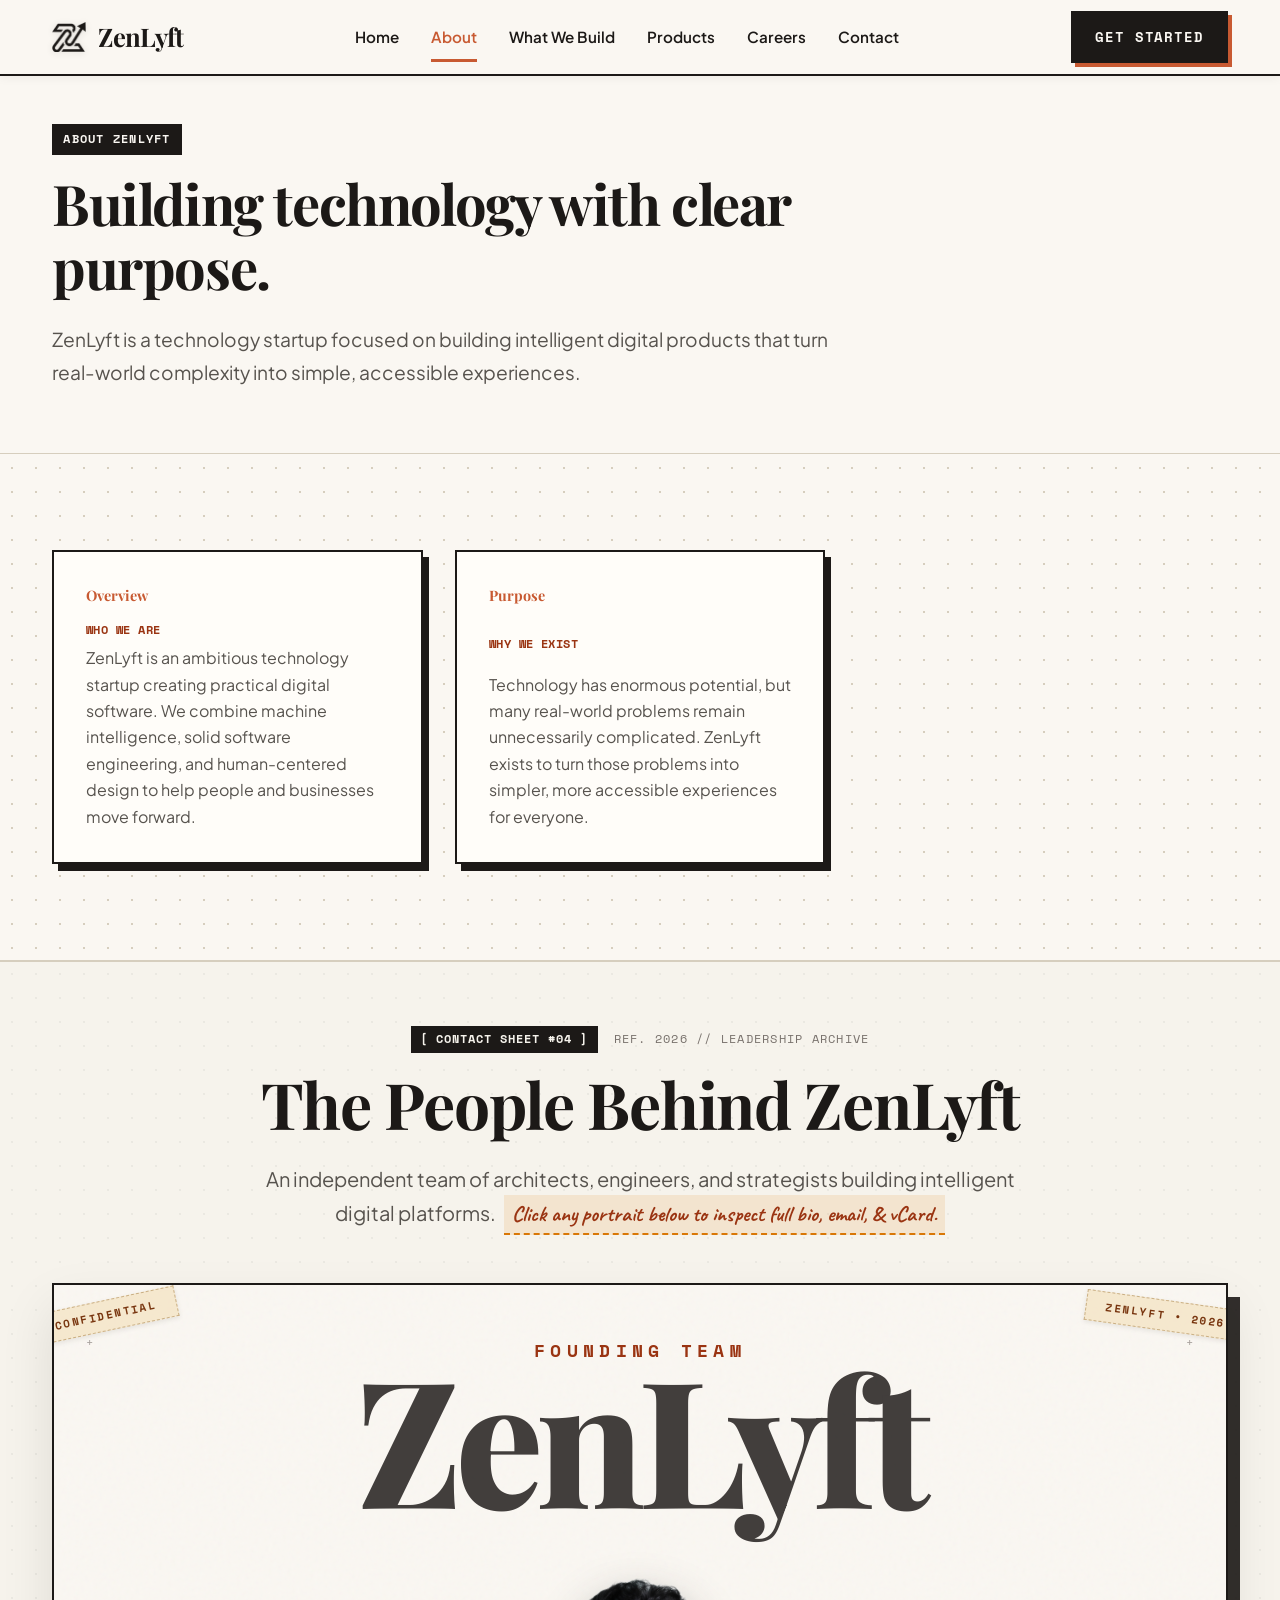
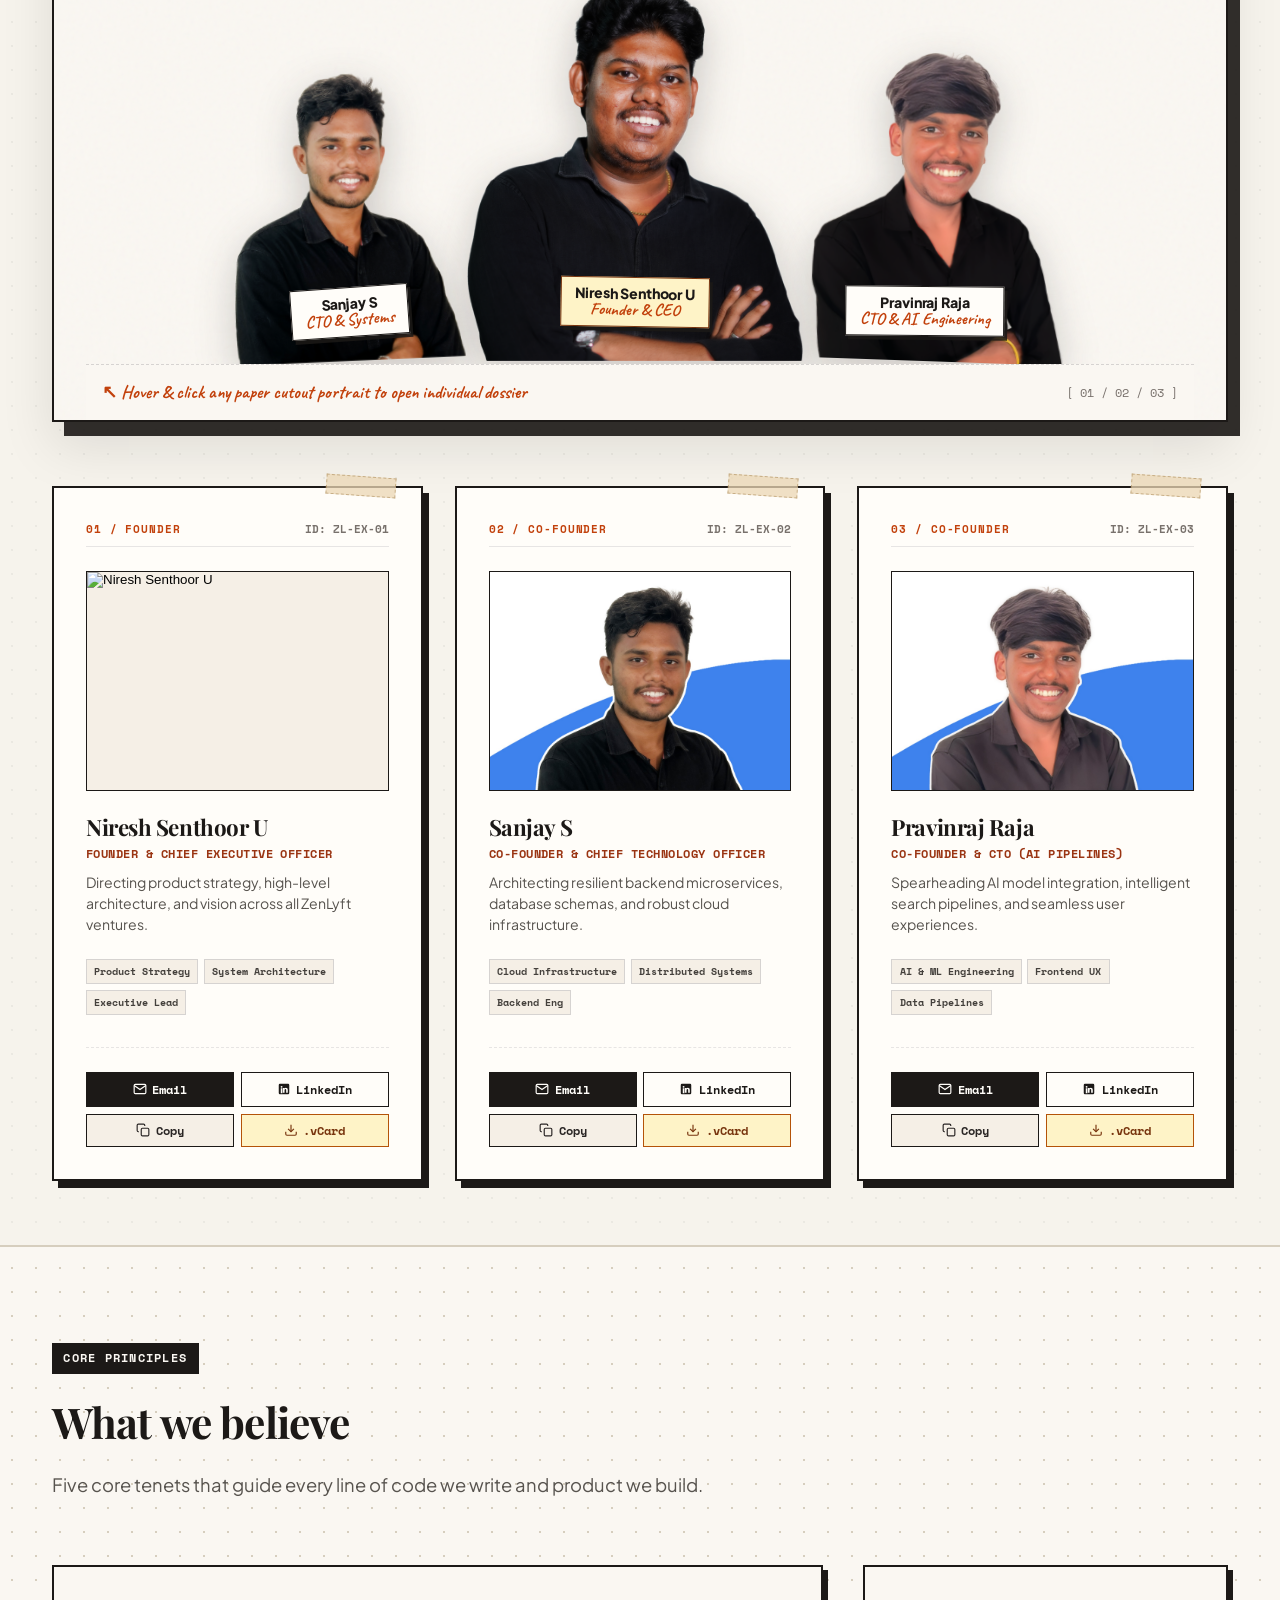
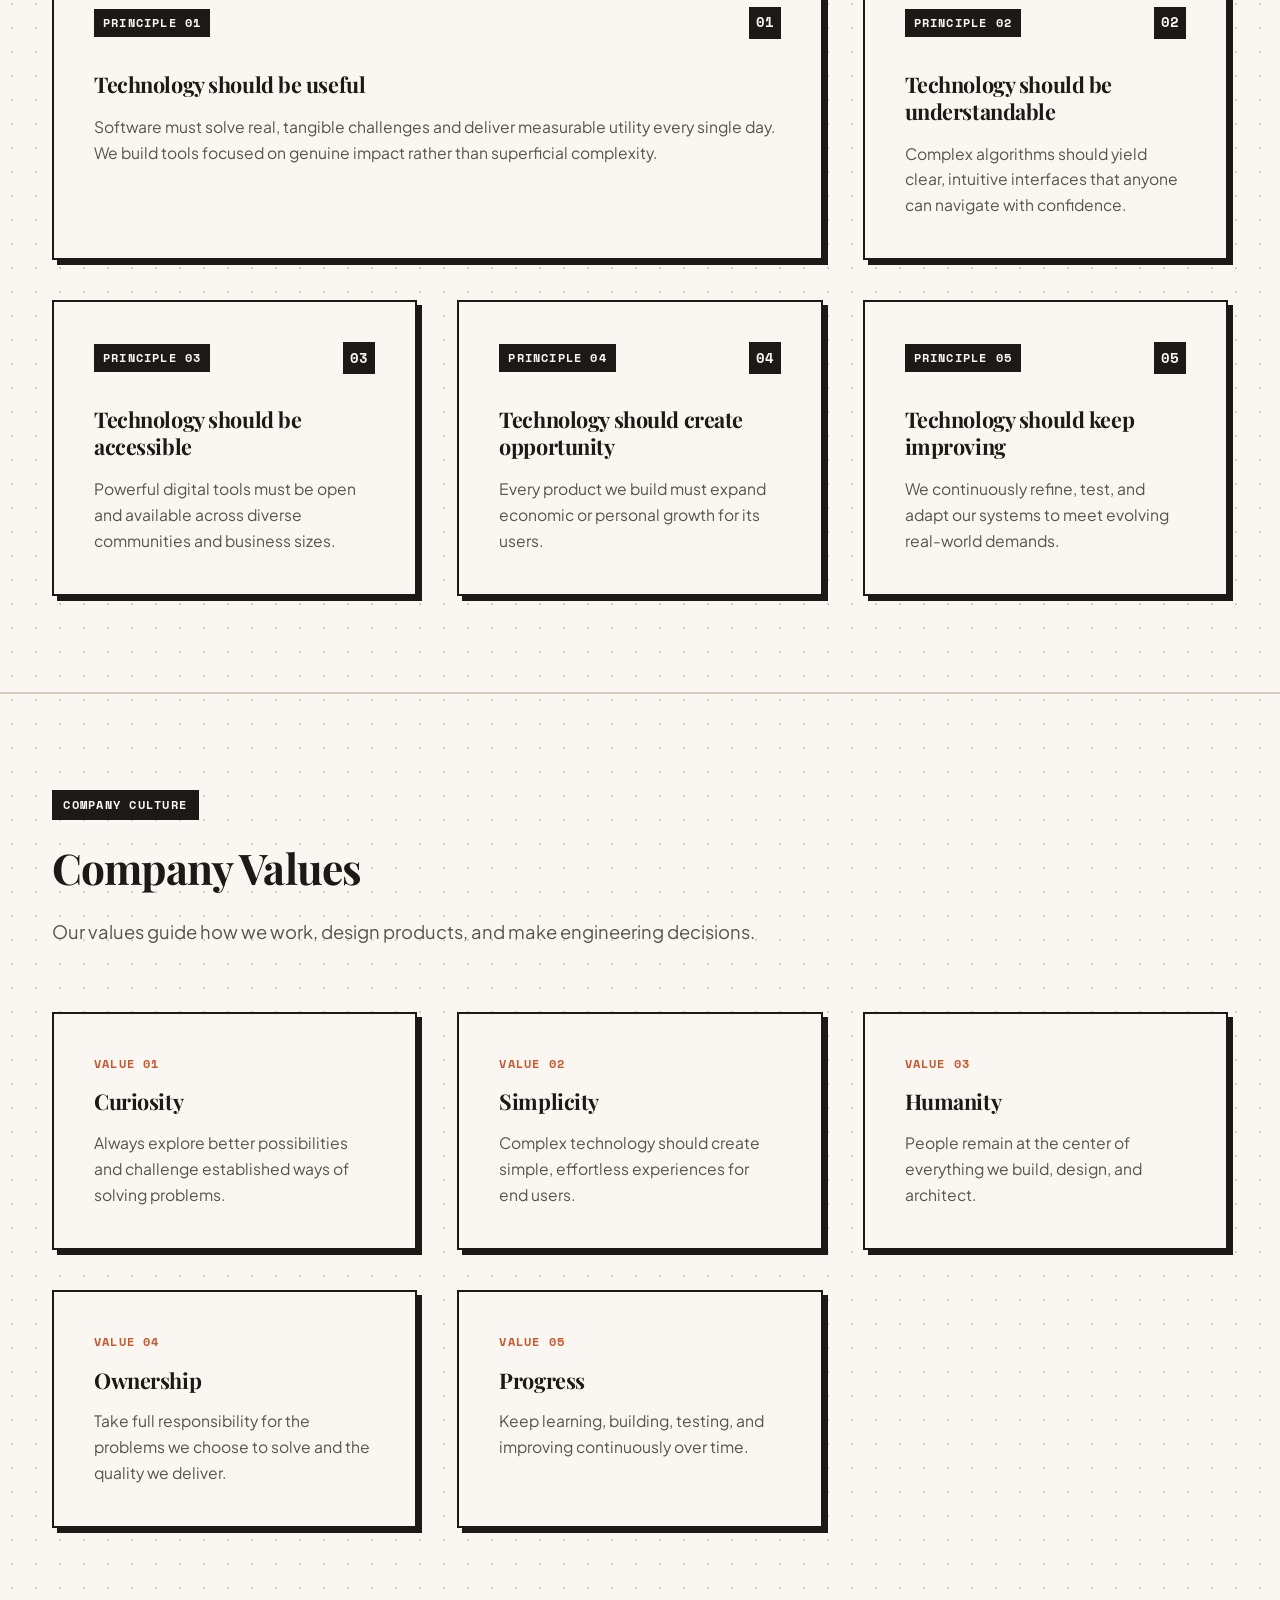
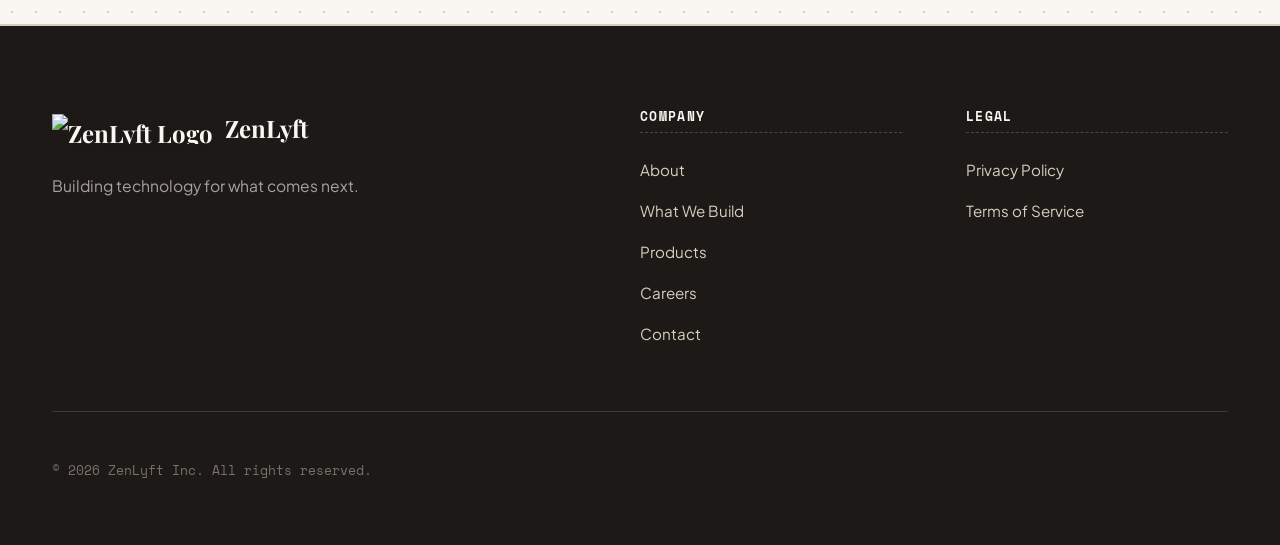
==== about.html @ b690db12 "Add files via upload" ====
<!DOCTYPE html>
<html lang="en">
<head>
  <meta charset="UTF-8" />
  <meta name="viewport" content="width=device-width, initial-scale=1.0" />
  <title>About ZenLyft : Technology Startup</title>
  <meta name="description" content="ZenLyft is a technology startup focused on building intelligent digital products that make complicated processes simpler, more accessible, and more useful." />
  <link rel="preconnect" href="https://fonts.googleapis.com" />
  <link rel="preconnect" href="https://fonts.gstatic.com" crossorigin />
  <link href="https://fonts.googleapis.com/css2?family=Caveat:wght@600;700&family=Playfair+Display:ital,wght@0,400;0,600;0,700;1,400&family=Plus+Jakarta+Sans:wght@400;500;600;700;800&family=Space+Mono:ital,wght@0,400;0,700;1,400&display=swap" rel="stylesheet" />
  <link rel="stylesheet" href="css/base.css" />
  <link rel="stylesheet" href="css/components.css" />
  <link rel="stylesheet" href="css/pages/inner.css" />
</head>
<body>

  <!-- NAVIGATION -->
  <header role="banner">
    <nav class="nav" role="navigation" aria-label="Main navigation">
      <div class="container nav__inner">
        <a href="index.html" class="nav__logo" aria-label="ZenLyft homepage">
          <img src="./Images/ZenLyft_icon.png" alt="ZenLyft Logo" class="nav__logo-img" />
          <span class="nav__logotype">ZenLyft</span>
        </a>

        <div class="nav__links">
          <a href="index.html" class="nav__link">Home</a>
          <a href="about.html" class="nav__link nav__link--active">About</a>
          <a href="what-we-build.html" class="nav__link">What We Build</a>
          <a href="products.html" class="nav__link">Products</a>
          <a href="careers.html" class="nav__link">Careers</a>
          <a href="contact.html" class="nav__link">Contact</a>
        </div>

        <div class="nav__actions">
          <a href="products.html" class="btn btn--primary">Get Started</a>
          <button class="nav__hamburger" aria-label="Open navigation menu" aria-expanded="false" aria-controls="mobile-drawer">
            <span></span><span></span><span></span>
          </button>
        </div>
      </div>
    </nav>

    <!-- Mobile Drawer -->
    <div class="nav__drawer" id="mobile-drawer" aria-label="Mobile navigation">
      <nav class="nav__drawer-links">
        <a href="index.html" class="nav__drawer-link">Home</a>
        <a href="about.html" class="nav__drawer-link nav__drawer-link--active">About</a>
        <a href="what-we-build.html" class="nav__drawer-link">What We Build</a>
        <a href="products.html" class="nav__drawer-link">Products</a>
        <a href="careers.html" class="nav__drawer-link">Careers</a>
        <a href="contact.html" class="nav__drawer-link">Contact</a>
      </nav>
      <div class="nav__drawer-actions">
        <a href="products.html" class="btn btn--primary btn--full">Get Started</a>
      </div>
    </div>
  </header>

  <main id="main-content">

    <!-- PAGE HEADER -->
    <section class="page-header">
      <div class="container">
        <div class="page-header__inner">
          <div class="eyebrow">About ZenLyft</div>
          <h1 class="page-header__title">Building technology with clear purpose.</h1>
          <p class="page-header__desc">
            ZenLyft is a technology startup focused on building intelligent digital products that turn real-world complexity into simple, accessible experiences.
          </p>
        </div>
      </div>
    </section>

    <!-- WHO WE ARE & WHY WE EXIST -->
    <section class="section">
      <div class="container">
        <div class="editorial-grid">
          <div class="editorial-card reveal">
            <span class="editorial-card__number">Overview</span>
            <h2 class="editorial-card__title">Who we are</h2>
            <p class="editorial-card__desc">
              ZenLyft is an ambitious technology startup creating practical digital software. We combine machine intelligence, solid software engineering, and human-centered design to help people and businesses move forward.
            </p>
          </div>
          <div class="editorial-card reveal delay-1">
            <span class="editorial-card__number">Purpose</span>
            <h2 class="editorial-card__title">Why we exist</h2>
            <p class="editorial-card__desc">
              Technology has enormous potential, but many real-world problems remain unnecessarily complicated. ZenLyft exists to turn those problems into simpler, more accessible experiences for everyone.
            </p>
          </div>
        </div>
      </div>
    </section>

    <!-- EDITORIAL ANALOG PAPER-CUT TEAM SECTION -->
    <section class="section editorial-team-section" id="team" aria-labelledby="team-heading">
      <div class="container">
        <!-- Editorial Header Block -->
        <div class="editorial-header">
          <div class="editorial-header__meta">
            <span class="editorial-stamp">[ CONTACT SHEET #04 ]</span>
            <span class="editorial-serial">REF. 2026 // LEADERSHIP ARCHIVE</span>
          </div>
          <h2 class="editorial-header__title" id="team-heading">The People Behind ZenLyft</h2>
          <p class="editorial-header__subtitle">
            An independent team of architects, engineers, and strategists building intelligent digital platforms.
            <span class="editorial-highlight">Click any portrait below to inspect full bio, email, &amp; vCard.</span>
          </p>
        </div>

        <!-- Master Interactive Paper-Cut Stage Banner -->
        <div class="papercut-stage-banner reveal">
          <!-- Film & Paper Texture Elements -->
          <div class="papercut-stage__texture"></div>
          <div class="papercut-stage__tape papercut-stage__tape--top-left">CONFIDENTIAL</div>
          <div class="papercut-stage__tape papercut-stage__tape--top-right">ZENLYFT • 2026</div>

          <div class="papercut-stage__film-marker papercut-stage__film-marker--top">
            <span>+</span>
            <span>+</span>
          </div>

          <!-- Giant Editorial Background Typography -->
          <div class="papercut-stage__brand-bg">
            <span class="papercut-stage__brand-tag">FOUNDING TEAM</span>
            <span class="papercut-stage__brand-word">ZenLyft</span>
          </div>

          <!-- Hand-Cut Silhouette Cutouts Stage -->
          <div class="papercut-stage__canvas">
            
            <!-- Sanjay S (Left Cutout) -->
            <button class="papercut-person papercut-person--sanjay" data-member="sanjay" aria-label="Inspect Sanjay S profile">
              <div class="papercut-person__wrap">
                <img src="./Images/sanjay png.png" alt="Sanjay S - Co-Founder &amp; CTO" class="papercut-person__img" />
                <div class="papercut-person__tape-note">
                  <span class="papercut-person__name">Sanjay S</span>
                  <span class="papercut-person__role">CTO &amp; Systems</span>
                </div>
              </div>
            </button>

            <!-- Niresh Senthoor U (Center Dominant Cutout) -->
            <button class="papercut-person papercut-person--niresh" data-member="niresh" aria-label="Inspect Niresh Senthoor U profile">
              <div class="papercut-person__wrap">
                <img src="./Images/nash png.png" alt="Niresh Senthoor U - Founder &amp; CEO" class="papercut-person__img" />
                <div class="papercut-person__tape-note papercut-person__tape-note--center">
                  <span class="papercut-person__name">Niresh Senthoor U</span>
                  <span class="papercut-person__role">Founder &amp; CEO</span>
                </div>
              </div>
            </button>

            <!-- Pravinraj Raja (Right Cutout) -->
            <button class="papercut-person papercut-person--pravinraj" data-member="pravinraj" aria-label="Inspect Pravinraj Raja profile">
              <div class="papercut-person__wrap">
                <img src="./Images/pravinraj cut.png" alt="Pravinraj Raja - Co-Founder &amp; CTO" class="papercut-person__img" />
                <div class="papercut-person__tape-note">
                  <span class="papercut-person__name">Pravinraj Raja</span>
                  <span class="papercut-person__role">CTO &amp; AI Engineering</span>
                </div>
              </div>
            </button>

          </div>

          <!-- Bottom Stage Registration Footer -->
          <div class="papercut-stage__footer">
            <span class="papercut-stage__hint">↖ Hover &amp; click any paper cutout portrait to open individual dossier</span>
            <span class="papercut-stage__code">[ 01 / 02 / 03 ]</span>
          </div>
        </div>

        <!-- Editorial Contact Cards Grid -->
        <div class="editorial-grid">

          <!-- Card 1: Niresh Senthoor U -->
          <article class="editorial-card reveal" data-member="niresh">
            <div class="editorial-card__tape"></div>
            <div class="editorial-card__header">
              <span class="editorial-card__tag">01 / FOUNDER</span>
              <span class="editorial-card__id">ID: ZL-EX-01</span>
            </div>

            <div class="editorial-card__body">
              <button class="editorial-card__portrait-btn" data-member-trigger="niresh" aria-label="Open Niresh Senthoor U modal">
                <div class="editorial-card__portrait-box">
                  <img src="./Images/Niresh Senthoor.png" alt="Niresh Senthoor U" class="editorial-card__portrait-img" />
                  <span class="editorial-card__hover-badge">INSPECT DOSSIER ↗</span>
                </div>
              </button>

              <div class="editorial-card__info">
                <h3 class="editorial-card__name">Niresh Senthoor U</h3>
                <div class="editorial-card__title">Founder &amp; Chief Executive Officer</div>
                <p class="editorial-card__bio">
                  Directing product strategy, high-level architecture, and vision across all ZenLyft ventures.
                </p>

                <div class="editorial-card__skills">
                  <span class="editorial-skill-pill">Product Strategy</span>
                  <span class="editorial-skill-pill">System Architecture</span>
                  <span class="editorial-skill-pill">Executive Lead</span>
                </div>
              </div>
            </div>

            <!-- Functional Contact Action Bar -->
            <div class="editorial-card__actions">
              <a href="mailto:niresh@zenlyft.com" class="editorial-act-btn editorial-act-btn--primary" aria-label="Email Niresh Senthoor U">
                <svg width="14" height="14" viewBox="0 0 24 24" fill="none" stroke="currentColor" stroke-width="2"><path d="M4 4h16c1.1 0 2 .9 2 2v12c0 1.1-.9 2-2 2H4c-1.1 0-2-.9-2-2V6c0-1.1.9-2 2-2z"/><polyline points="22,6 12,13 2,6"/></svg>
                <span>Email</span>
              </a>

              <a href="https://www.linkedin.com/in/zenlyft-founder-ceo" target="_blank" rel="noopener noreferrer" class="editorial-act-btn editorial-act-btn--outline" aria-label="Niresh LinkedIn Profile">
                <svg width="14" height="14" viewBox="0 0 24 24" fill="currentColor"><path d="M19 3a2 2 0 0 1 2 2v14a2 2 0 0 1-2 2H5a2 2 0 0 1-2-2V5a2 2 0 0 1 2-2h14m-.5 15.5v-5.3a3.26 3.26 0 0 0-3.26-3.26c-.85 0-1.84.52-2.28 1.3v-1.11h-2.79v8.37h2.79v-4.93c0-1.2.7-1.74 1.54-1.74.83 0 1.21.6 1.21 1.74v4.93h2.79M6.46 10.9v8.37H9.25V10.9H6.46M7.86 6.74a1.6 1.6 0 1 0 1.6 1.6 1.6 1.6 0 0 0-1.6-1.6z"/></svg>
                <span>LinkedIn</span>
              </a>

              <button class="editorial-act-btn editorial-act-btn--ghost js-copy-email" data-email="niresh@zenlyft.com" aria-label="Copy Niresh's Email">
                <svg width="14" height="14" viewBox="0 0 24 24" fill="none" stroke="currentColor" stroke-width="2"><rect x="9" y="9" width="13" height="13" rx="2" ry="2"/><path d="M5 15H4a2 2 0 0 1-2-2V4a2 2 0 0 1 2-2h9a2 2 0 0 1 2 2v1"/></svg>
                <span>Copy</span>
              </button>

              <button class="editorial-act-btn editorial-act-btn--vcard js-download-vcard" data-member="niresh" aria-label="Download Niresh vCard">
                <svg width="14" height="14" viewBox="0 0 24 24" fill="none" stroke="currentColor" stroke-width="2"><path d="M21 15v4a2 2 0 0 1-2 2H5a2 2 0 0 1-2-2v-4"/><polyline points="7 10 12 15 17 10"/><line x1="12" y1="15" x2="12" y2="3"/></svg>
                <span>.vCard</span>
              </button>
            </div>
          </article>

          <!-- Card 2: Sanjay S -->
          <article class="editorial-card reveal delay-1" data-member="sanjay">
            <div class="editorial-card__tape"></div>
            <div class="editorial-card__header">
              <span class="editorial-card__tag">02 / CO-FOUNDER</span>
              <span class="editorial-card__id">ID: ZL-EX-02</span>
            </div>

            <div class="editorial-card__body">
              <button class="editorial-card__portrait-btn" data-member-trigger="sanjay" aria-label="Open Sanjay S modal">
                <div class="editorial-card__portrait-box">
                  <img src="./Images/sanjay.jpeg" alt="Sanjay S" class="editorial-card__portrait-img" />
                  <span class="editorial-card__hover-badge">INSPECT DOSSIER ↗</span>
                </div>
              </button>

              <div class="editorial-card__info">
                <h3 class="editorial-card__name">Sanjay S</h3>
                <div class="editorial-card__title">Co-Founder &amp; Chief Technology Officer</div>
                <p class="editorial-card__bio">
                  Architecting resilient backend microservices, database schemas, and robust cloud infrastructure.
                </p>

                <div class="editorial-card__skills">
                  <span class="editorial-skill-pill">Cloud Infrastructure</span>
                  <span class="editorial-skill-pill">Distributed Systems</span>
                  <span class="editorial-skill-pill">Backend Eng</span>
                </div>
              </div>
            </div>

            <!-- Functional Contact Action Bar -->
            <div class="editorial-card__actions">
              <a href="mailto:sanjay@zenlyft.com" class="editorial-act-btn editorial-act-btn--primary" aria-label="Email Sanjay S">
                <svg width="14" height="14" viewBox="0 0 24 24" fill="none" stroke="currentColor" stroke-width="2"><path d="M4 4h16c1.1 0 2 .9 2 2v12c0 1.1-.9 2-2 2H4c-1.1 0-2-.9-2-2V6c0-1.1.9-2 2-2z"/><polyline points="22,6 12,13 2,6"/></svg>
                <span>Email</span>
              </a>

              <a href="https://www.linkedin.com/in/zenlyft-cto" target="_blank" rel="noopener noreferrer" class="editorial-act-btn editorial-act-btn--outline" aria-label="Sanjay LinkedIn Profile">
                <svg width="14" height="14" viewBox="0 0 24 24" fill="currentColor"><path d="M19 3a2 2 0 0 1 2 2v14a2 2 0 0 1-2 2H5a2 2 0 0 1-2-2V5a2 2 0 0 1 2-2h14m-.5 15.5v-5.3a3.26 3.26 0 0 0-3.26-3.26c-.85 0-1.84.52-2.28 1.3v-1.11h-2.79v8.37h2.79v-4.93c0-1.2.7-1.74 1.54-1.74.83 0 1.21.6 1.21 1.74v4.93h2.79M6.46 10.9v8.37H9.25V10.9H6.46M7.86 6.74a1.6 1.6 0 1 0 1.6 1.6 1.6 1.6 0 0 0-1.6-1.6z"/></svg>
                <span>LinkedIn</span>
              </a>

              <button class="editorial-act-btn editorial-act-btn--ghost js-copy-email" data-email="sanjay@zenlyft.com" aria-label="Copy Sanjay's Email">
                <svg width="14" height="14" viewBox="0 0 24 24" fill="none" stroke="currentColor" stroke-width="2"><rect x="9" y="9" width="13" height="13" rx="2" ry="2"/><path d="M5 15H4a2 2 0 0 1-2-2V4a2 2 0 0 1 2-2h9a2 2 0 0 1 2 2v1"/></svg>
                <span>Copy</span>
              </button>

              <button class="editorial-act-btn editorial-act-btn--vcard js-download-vcard" data-member="sanjay" aria-label="Download Sanjay vCard">
                <svg width="14" height="14" viewBox="0 0 24 24" fill="none" stroke="currentColor" stroke-width="2"><path d="M21 15v4a2 2 0 0 1-2 2H5a2 2 0 0 1-2-2v-4"/><polyline points="7 10 12 15 17 10"/><line x1="12" y1="15" x2="12" y2="3"/></svg>
                <span>.vCard</span>
              </button>
            </div>
          </article>

          <!-- Card 3: Pravinraj Raja -->
          <article class="editorial-card reveal delay-2" data-member="pravinraj">
            <div class="editorial-card__tape"></div>
            <div class="editorial-card__header">
              <span class="editorial-card__tag">03 / CO-FOUNDER</span>
              <span class="editorial-card__id">ID: ZL-EX-03</span>
            </div>

            <div class="editorial-card__body">
              <button class="editorial-card__portrait-btn" data-member-trigger="pravinraj" aria-label="Open Pravinraj Raja modal">
                <div class="editorial-card__portrait-box">
                  <img src="./Images/pravinraj.jpeg" alt="Pravinraj Raja" class="editorial-card__portrait-img" />
                  <span class="editorial-card__hover-badge">INSPECT DOSSIER ↗</span>
                </div>
              </button>

              <div class="editorial-card__info">
                <h3 class="editorial-card__name">Pravinraj Raja</h3>
                <div class="editorial-card__title">Co-Founder &amp; CTO (AI Pipelines)</div>
                <p class="editorial-card__bio">
                  Spearheading AI model integration, intelligent search pipelines, and seamless user experiences.
                </p>

                <div class="editorial-card__skills">
                  <span class="editorial-skill-pill">AI &amp; ML Engineering</span>
                  <span class="editorial-skill-pill">Frontend UX</span>
                  <span class="editorial-skill-pill">Data Pipelines</span>
                </div>
              </div>
            </div>

            <!-- Functional Contact Action Bar -->
            <div class="editorial-card__actions">
              <a href="mailto:pravinraj@zenlyft.com" class="editorial-act-btn editorial-act-btn--primary" aria-label="Email Pravinraj Raja">
                <svg width="14" height="14" viewBox="0 0 24 24" fill="none" stroke="currentColor" stroke-width="2"><path d="M4 4h16c1.1 0 2 .9 2 2v12c0 1.1-.9 2-2 2H4c-1.1 0-2-.9-2-2V6c0-1.1.9-2 2-2z"/><polyline points="22,6 12,13 2,6"/></svg>
                <span>Email</span>
              </a>

              <a href="https://www.linkedin.com/in/zenlyft-ai-lead" target="_blank" rel="noopener noreferrer" class="editorial-act-btn editorial-act-btn--outline" aria-label="Pravinraj LinkedIn Profile">
                <svg width="14" height="14" viewBox="0 0 24 24" fill="currentColor"><path d="M19 3a2 2 0 0 1 2 2v14a2 2 0 0 1-2 2H5a2 2 0 0 1-2-2V5a2 2 0 0 1 2-2h14m-.5 15.5v-5.3a3.26 3.26 0 0 0-3.26-3.26c-.85 0-1.84.52-2.28 1.3v-1.11h-2.79v8.37h2.79v-4.93c0-1.2.7-1.74 1.54-1.74.83 0 1.21.6 1.21 1.74v4.93h2.79M6.46 10.9v8.37H9.25V10.9H6.46M7.86 6.74a1.6 1.6 0 1 0 1.6 1.6 1.6 1.6 0 0 0-1.6-1.6z"/></svg>
                <span>LinkedIn</span>
              </a>

              <button class="editorial-act-btn editorial-act-btn--ghost js-copy-email" data-email="pravinraj@zenlyft.com" aria-label="Copy Pravinraj's Email">
                <svg width="14" height="14" viewBox="0 0 24 24" fill="none" stroke="currentColor" stroke-width="2"><rect x="9" y="9" width="13" height="13" rx="2" ry="2"/><path d="M5 15H4a2 2 0 0 1-2-2V4a2 2 0 0 1 2-2h9a2 2 0 0 1 2 2v1"/></svg>
                <span>Copy</span>
              </button>

              <button class="editorial-act-btn editorial-act-btn--vcard js-download-vcard" data-member="pravinraj" aria-label="Download Pravinraj vCard">
                <svg width="14" height="14" viewBox="0 0 24 24" fill="none" stroke="currentColor" stroke-width="2"><path d="M21 15v4a2 2 0 0 1-2 2H5a2 2 0 0 1-2-2v-4"/><polyline points="7 10 12 15 17 10"/><line x1="12" y1="15" x2="12" y2="3"/></svg>
                <span>.vCard</span>
              </button>
            </div>
          </article>

        </div>
      </div>
    </section>

    <!-- EDITORIAL PROFILE MODAL CONTAINER -->
    <div class="editorial-modal" id="editorial-profile-modal" role="dialog" aria-modal="true" aria-hidden="true" aria-labelledby="modal-member-name">
      <div class="editorial-modal__backdrop" id="editorial-modal-backdrop"></div>
      
      <div class="editorial-modal__dialog">
        <div class="editorial-modal__tape"></div>
        <button class="editorial-modal__close-btn" id="editorial-modal-close" aria-label="Close modal window">[ ESC / CLOSE ✕ ]</button>

        <div class="editorial-modal__content" id="editorial-modal-body">
          <!-- Dynamic Content Injected via JS -->
        </div>
      </div>
    </div>

    <!-- WHAT WE BELIEVE -->
    <section class="section" id="beliefs" aria-labelledby="beliefs-title">
      <div class="container">
        <div class="section-header">
          <div class="eyebrow">Core Principles</div>
          <h2 class="section-header__title" id="beliefs-title">What we believe</h2>
          <p class="section-header__desc">
            Five core tenets that guide every line of code we write and product we build.
          </p>
        </div>

        <div class="beliefs-grid">
          <div class="belief-card belief-card--featured reveal">
            <div>
              <div class="belief-card__header">
                <span class="belief-card__tag">Principle 01</span>
                <span class="belief-card__icon">01</span>
              </div>
              <h3 class="belief-card__title">Technology should be useful</h3>
              <p class="belief-card__text">
                Software must solve real, tangible challenges and deliver measurable utility every single day. We build tools focused on genuine impact rather than superficial complexity.
              </p>
            </div>
          </div>

          <div class="belief-card reveal delay-1">
            <div>
              <div class="belief-card__header">
                <span class="belief-card__tag">Principle 02</span>
                <span class="belief-card__icon">02</span>
              </div>
              <h3 class="belief-card__title">Technology should be understandable</h3>
              <p class="belief-card__text">
                Complex algorithms should yield clear, intuitive interfaces that anyone can navigate with confidence.
              </p>
            </div>
          </div>

          <div class="belief-card reveal delay-2">
            <div>
              <div class="belief-card__header">
                <span class="belief-card__tag">Principle 03</span>
                <span class="belief-card__icon">03</span>
              </div>
              <h3 class="belief-card__title">Technology should be accessible</h3>
              <p class="belief-card__text">
                Powerful digital tools must be open and available across diverse communities and business sizes.
              </p>
            </div>
          </div>

          <div class="belief-card reveal delay-3">
            <div>
              <div class="belief-card__header">
                <span class="belief-card__tag">Principle 04</span>
                <span class="belief-card__icon">04</span>
              </div>
              <h3 class="belief-card__title">Technology should create opportunity</h3>
              <p class="belief-card__text">
                Every product we build must expand economic or personal growth for its users.
              </p>
            </div>
          </div>

          <div class="belief-card reveal delay-4">
            <div>
              <div class="belief-card__header">
                <span class="belief-card__tag">Principle 05</span>
                <span class="belief-card__icon">05</span>
              </div>
              <h3 class="belief-card__title">Technology should keep improving</h3>
              <p class="belief-card__text">
                We continuously refine, test, and adapt our systems to meet evolving real-world demands.
              </p>
            </div>
          </div>
        </div>
      </div>
    </section>

    <!-- COMPANY VALUES -->
    <section class="section" id="values" aria-labelledby="values-title">
      <div class="container">
        <div class="section-header">
          <div class="eyebrow">Company Culture</div>
          <h2 class="section-header__title" id="values-title">Company Values</h2>
          <p class="section-header__desc">
            Our values guide how we work, design products, and make engineering decisions.
          </p>
        </div>

        <div class="values-grid">
          <div class="value-item reveal">
            <span class="value-item__badge">Value 01</span>
            <h3 class="value-item__name">Curiosity</h3>
            <p class="value-item__text">Always explore better possibilities and challenge established ways of solving problems.</p>
          </div>
          <div class="value-item reveal delay-1">
            <span class="value-item__badge">Value 02</span>
            <h3 class="value-item__name">Simplicity</h3>
            <p class="value-item__text">Complex technology should create simple, effortless experiences for end users.</p>
          </div>
          <div class="value-item reveal delay-2">
            <span class="value-item__badge">Value 03</span>
            <h3 class="value-item__name">Humanity</h3>
            <p class="value-item__text">People remain at the center of everything we build, design, and architect.</p>
          </div>
          <div class="value-item reveal delay-3">
            <span class="value-item__badge">Value 04</span>
            <h3 class="value-item__name">Ownership</h3>
            <p class="value-item__text">Take full responsibility for the problems we choose to solve and the quality we deliver.</p>
          </div>
          <div class="value-item reveal delay-4">
            <span class="value-item__badge">Value 05</span>
            <h3 class="value-item__name">Progress</h3>
            <p class="value-item__text">Keep learning, building, testing, and improving continuously over time.</p>
          </div>
        </div>
      </div>
    </section>

  </main>

  <!-- FOOTER -->
  <footer class="footer" role="contentinfo">
    <div class="container">
      <div class="footer__grid">
        <div class="footer__brand">
          <a href="index.html" class="footer__logo" aria-label="ZenLyft home">
            <img src="./Images/ZenLyft_icon_dark.png" alt="ZenLyft Logo" class="nav__logo-img" />
            <span>ZenLyft</span>
          </a>
          <p class="footer__tagline">Building technology for what comes next.</p>
        </div>
        <div>
          <h4 class="footer__heading">Company</h4>
          <nav class="footer__nav" aria-label="Footer company links">
            <a href="about.html" class="footer__link">About</a>
            <a href="what-we-build.html" class="footer__link">What We Build</a>
            <a href="products.html" class="footer__link">Products</a>
            <a href="careers.html" class="footer__link">Careers</a>
            <a href="contact.html" class="footer__link">Contact</a>
          </nav>
        </div>
        <div>
          <h4 class="footer__heading">Legal</h4>
          <nav class="footer__nav" aria-label="Footer legal links">
            <a href="privacy.html" class="footer__link">Privacy Policy</a>
            <a href="terms.html" class="footer__link">Terms of Service</a>
          </nav>
        </div>
      </div>
      <div class="footer__bottom">
        <p class="footer__copyright">&copy; 2026 ZenLyft Inc. All rights reserved.</p>
      </div>
    </div>
  </footer>

  <!-- Interactive Member Contact Modal -->
  <div class="member-modal-backdrop" id="memberModalBackdrop" role="dialog" aria-modal="true" aria-hidden="true">
    <div class="member-modal">
      <button class="member-modal__close" id="modalCloseBtn" aria-label="Close modal">&times;</button>
      <div class="member-modal__header">
        <img src="" alt="" class="member-modal__avatar" id="modalAvatar" />
        <div class="member-modal__info">
          <h3 class="member-modal__name" id="modalName">Member Name</h3>
          <div class="member-modal__role" id="modalRole">Role Title</div>
          <span class="member-modal__tag" id="modalTag">ZenLyft Leadership</span>
        </div>
      </div>
      <div class="member-modal__body">
        <p class="member-modal__bio" id="modalBio">Member bio content goes here...</p>
        
        <div class="member-contact-actions">
          <a href="#" target="_blank" rel="noopener noreferrer" class="member-contact-btn member-contact-btn--linkedin" id="modalLinkedin">
            <div class="member-contact-btn__left">
              <span class="member-contact-btn__icon">in</span>
              <span>Connect on LinkedIn</span>
            </div>
            <span style="font-size: 0.8rem;">Open Profile &rarr;</span>
          </a>
          
          <a href="#" class="member-contact-btn member-contact-btn--email" id="modalEmail">
            <div class="member-contact-btn__left">
              <span class="member-contact-btn__icon">
                <svg width="18" height="18" viewBox="0 0 24 24" fill="none" stroke="currentColor" stroke-width="2" stroke-linecap="round" stroke-linejoin="round"><path d="M4 4h16c1.1 0 2 .9 2 2v12c0 1.1-.9 2-2 2H4c-1.1 0-2-.9-2-2V6c0-1.1.9-2 2-2z"></path><polyline points="22,6 12,13 2,6"></polyline></svg>
              </span>
              <span id="modalEmailText">Send Direct Email</span>
            </div>
            <button type="button" class="member-contact-copy-btn" id="modalCopyEmailBtn">Copy Email</button>
          </a>
        </div>
      </div>
    </div>
  </div>

  <script src="js/main.js"></script>
  <script src="js/animations.js"></script>
</body>
</html>
---- css/base.css ----
/* ============================================================
   ZenLyft Official Startup Company Website : Base Design System
   Theme: Vintage Editorial / Paper-Cut Archive Design System
   Background: Warm Vintage Cream (#FAF7F2) + Dot Grid Texture
   Typography: Playfair Display (Serif), Space Mono (Monospace Stamps),
               Caveat (Handwritten Highlights), Plus Jakarta Sans (Body)
   Borders & Shadows: 2px Solid Black (#1C1917) + Hard Offset Shadows
   Accent: Terracotta / Burnt Amber (#C85A32, #D97706, #9A3412)
   ============================================================ */

@import url('https://fonts.googleapis.com/css2?family=Caveat:wght@600;700&family=Playfair+Display:ital,wght@0,400;0,600;0,700;1,400&family=Plus+Jakarta+Sans:ital,wght@0,400;0,500;0,600;0,700;0,800;1,400&family=Space+Mono:ital,wght@0,400;0,700;1,400&display=swap');

:root {
  /* Warm Vintage Cream analog paper foundation */
  --color-bg:              #FAF7F2;
  --color-surface:         #FAF7F2;
  --color-surface-raised:  #F5F0E6;
  --color-surface-hover:   #EFE8DA;
  --color-surface-active:  #E5DCB8;
  --color-surface-card:    #FAF7F2;

  /* Rich black/charcoal borders & text */
  --color-border:          #1C1917;
  --color-border-subtle:   #D6CEBE;
  --color-border-light:    #E7E0D3;

  /* High-contrast dark charcoal text */
  --color-text-primary:    #1C1917;
  --color-text-secondary:  #57534E;
  --color-text-muted:      #78716C;
  --color-text-inverse:    #FAF7F2;

  /* Terracotta / Burnt Amber signature accent */
  --color-accent:          #C85A32;
  --color-accent-light:    #D97706;
  --color-accent-dark:     #9A3412;
  --color-accent-dim:      rgba(200, 90, 50, 0.12);
  --color-accent-border:   #C85A32;
  --color-accent-glow:     rgba(200, 90, 50, 0.2);

  /* Functional status tokens */
  --color-success:         #15803D;
  --color-success-dim:     rgba(21, 128, 61, 0.12);

  /* Editorial Typography families */
  --font-display:  'Playfair Display', Georgia, serif;
  --font-body:     'Plus Jakarta Sans', system-ui, -apple-system, sans-serif;
  --font-mono:     'Space Mono', monospace;
  --font-cursive:  'Caveat', cursive;

  /* Spacing scale */
  --sp-05:  4px;
  --sp-1:   8px;
  --sp-15: 12px;
  --sp-2:  16px;
  --sp-3:  24px;
  --sp-4:  32px;
  --sp-5:  40px;
  --sp-6:  48px;
  --sp-8:  64px;
  --sp-10: 80px;
  --sp-12: 96px;
  --sp-16: 128px;
  --sp-20: 160px;

  /* Strict 0% Border Radius (Sharp Rectilinear Paper Cut Geometry) */
  --radius-sm:  0px;
  --radius-md:  0px;
  --radius-lg:  0px;
  --radius-xl:  0px;

  /* Offset Hard Shadow Tokens */
  --shadow-sm:   3px 3px 0px #1C1917;
  --shadow-md:   5px 5px 0px #1C1917;
  --shadow-lg:   8px 8px 0px #1C1917;
  --shadow-accent: 5px 5px 0px #C85A32;

  /* Transitions */
  --t-fast: 150ms cubic-bezier(0.16, 1, 0.3, 1);
  --t-base: 250ms cubic-bezier(0.16, 1, 0.3, 1);
  --t-slow: 400ms cubic-bezier(0.16, 1, 0.3, 1);

  /* Layout */
  --max-width:  1240px;
  --nav-height: 76px;
}

/* Reset & Enforcement of Sharp Rectilinear Geometry */
*, *::before, *::after {
  box-sizing: border-box;
  margin: 0;
  padding: 0;
  border-radius: 0 !important;
}

html {
  font-size: 16px;
  scroll-behavior: smooth;
  -webkit-text-size-adjust: 100%;
  text-size-adjust: 100%;
}

body {
  background-color: var(--color-bg);
  background-image: radial-gradient(#D6CEBE 1.2px, transparent 1.2px);
  background-size: 24px 24px;
  color: var(--color-text-primary);
  font-family: var(--font-body);
  font-size: 1rem;
  line-height: 1.65;
  -webkit-font-smoothing: antialiased;
  -moz-osx-font-smoothing: grayscale;
  overflow-x: hidden;
  width: 100%;
}

/* Typography styles with responsive clamp */
h1, h2, h3, h4, h5, h6 {
  font-family: var(--font-display);
  color: var(--color-text-primary);
  font-weight: 700;
  line-height: 1.15;
  letter-spacing: -0.02em;
  word-wrap: break-word;
  overflow-wrap: break-word;
}

h1 {
  font-size: clamp(2rem, 4.8vw, 3.85rem);
  font-weight: 700;
  letter-spacing: -0.025em;
}

h2 {
  font-size: clamp(1.6rem, 3.4vw, 2.65rem);
  font-weight: 700;
}

h3 {
  font-size: clamp(1.25rem, 2.4vw, 1.85rem);
  font-weight: 600;
}

h4 {
  font-size: clamp(1.08rem, 1.6vw, 1.35rem);
  font-weight: 600;
}

p {
  color: var(--color-text-secondary);
  font-size: clamp(0.95rem, 1.1vw, 1.05rem);
  line-height: 1.65;
  word-wrap: break-word;
  overflow-wrap: break-word;
}

a {
  color: inherit;
  text-decoration: none;
  transition: color var(--t-fast);
}

img, svg, video, iframe {
  display: block;
  max-width: 100%;
  height: auto;
}

/* Base Layout Containers */
.container {
  width: 100%;
  max-width: var(--max-width);
  margin-left: auto;
  margin-right: auto;
  padding-left: var(--sp-2);
  padding-right: var(--sp-2);
}

@media (min-width: 480px) {
  .container {
    padding-left: var(--sp-3);
    padding-right: var(--sp-3);
  }
}

@media (min-width: 768px) {
  .container {
    padding-left: var(--sp-4);
    padding-right: var(--sp-4);
  }
}

.section {
  padding-top: var(--sp-10);
  padding-bottom: var(--sp-10);
  border-bottom: 2px solid var(--color-border-subtle);
}

@media (min-width: 992px) {
  .section {
    padding-top: var(--sp-12);
    padding-bottom: var(--sp-12);
  }
}

/* Accessibility utility */
.visually-hidden {
  position: absolute;
  width: 1px;
  height: 1px;
  padding: 0;
  margin: -1px;
  overflow: hidden;
  clip: rect(0, 0, 0, 0);
  white-space: nowrap;
  border: 0;
}

/* Scroll reveal utilities */
.reveal {
  opacity: 0;
  transform: translateY(20px);
  transition: opacity var(--t-slow), transform var(--t-slow);
}

.reveal.revealed {
  opacity: 1;
  transform: translateY(0);
}

.delay-1 { transition-delay: 100ms; }
.delay-2 { transition-delay: 200ms; }
.delay-3 { transition-delay: 300ms; }
.delay-4 { transition-delay: 400ms; }

/* Above-the-fold elements are always immediately visible to prevent blank space */
.hero .reveal,
.page-header .reveal,
.hero [class*="reveal"],
.page-header [class*="reveal"] {
  opacity: 1 !important;
  transform: none !important;
  animation: none !important;
}

/* Eyebrows & Archive Stamps */
.eyebrow {
  display: inline-flex;
  align-items: center;
  gap: var(--sp-15);
  font-family: var(--font-mono);
  font-size: 0.78rem;
  font-weight: 700;
  text-transform: uppercase;
  letter-spacing: 0.1em;
  background-color: var(--color-text-primary);
  color: var(--color-bg);
  padding: 0.25rem 0.65rem;
  margin-bottom: var(--sp-2);
  border: 1px solid var(--color-text-primary);
}

.eyebrow::before {
  display: none;
}

/* Editorial Handwritten Highlight & Stamps */
.editorial-highlight {
  display: inline-block;
  background: rgba(217, 119, 6, 0.12);
  color: #9A3412;
  font-family: var(--font-cursive);
  font-size: 1.35rem;
  font-weight: 700;
  padding: 0.1rem 0.5rem;
  border-bottom: 2px dashed #D97706;
  margin-left: 0.3rem;
}

.editorial-stamp {
  background: #1C1917;
  color: #FAF7F2;
  padding: 0.2rem 0.6rem;
  font-family: var(--font-mono);
  font-size: 0.78rem;
  font-weight: 700;
  letter-spacing: 0.08em;
}

.editorial-serial {
  font-family: var(--font-mono);
  font-size: 0.78rem;
  color: #78716C;
  letter-spacing: 0.1em;
  text-transform: uppercase;
}
---- css/components.css ----
/* ============================================================
   ZenLyft Official Startup Company Website : Components
   Color Palette: Deep Indigo Foundation & Pure Crisp White UI
   Border Radius: Strict 0% Border Radius
   ============================================================ */

/* ============================================================
   NAVIGATION
   ============================================================ */
.nav {
  position: fixed;
  top: 0;
  left: 0;
  right: 0;
  height: var(--nav-height);
  z-index: 1000;
  background-color: rgba(250, 247, 242, 0.96);
  backdrop-filter: blur(8px);
  -webkit-backdrop-filter: blur(8px);
  border-bottom: 2px solid var(--color-border);
  box-shadow: 0 2px 10px rgba(28, 25, 23, 0.05);
  transition: border-color var(--t-base), background-color var(--t-base), box-shadow var(--t-base);
}

.nav--scrolled {
  background-color: rgba(250, 247, 242, 0.98);
  border-bottom-color: var(--color-border);
  box-shadow: 0 4px 16px rgba(28, 25, 23, 0.08);
}

.nav__inner {
  display: flex;
  align-items: center;
  justify-content: space-between;
  height: 100%;
}

.nav__logo {
  display: flex;
  align-items: center;
  gap: 12px;
  font-family: var(--font-display);
  font-size: 1.6rem;
  font-weight: 700;
  color: var(--color-text-primary);
  letter-spacing: -0.025em;
  line-height: 1;
}

/* Logo image styling matching wording height */
.nav__logo-img {
  height: 30px;
  width: auto;
  object-fit: contain;
  display: block;
  filter: drop-shadow(0 1px 3px rgba(28, 25, 23, 0.12));
  transition: transform var(--t-fast);
}

.nav__logo:hover .nav__logo-img {
  transform: scale(1.05);
}

.nav__links {
  display: none;
  align-items: center;
  gap: var(--sp-4);
}

@media (min-width: 992px) {
  .nav__links {
    display: flex;
  }
}

.nav__link {
  font-size: 0.95rem;
  font-weight: 600;
  color: var(--color-text-primary);
  padding: var(--sp-1) 0;
  position: relative;
  transition: color var(--t-fast);
}

.nav__link:hover,
.nav__link--active {
  color: var(--color-accent);
}

.nav__link--active::after {
  content: '';
  position: absolute;
  bottom: -4px;
  left: 0;
  right: 0;
  height: 3px;
  background-color: var(--color-accent);
}

.nav__actions {
  display: flex;
  align-items: center;
  gap: var(--sp-2);
}

.nav__hamburger {
  display: flex;
  flex-direction: column;
  justify-content: space-between;
  width: 32px;
  height: 20px;
  background: transparent;
  border: none;
  cursor: pointer;
  padding: 0;
  z-index: 1010;
}

@media (min-width: 992px) {
  .nav__hamburger {
    display: none;
  }
}

.nav__hamburger span {
  display: block;
  width: 100%;
  height: 2px;
  background-color: var(--color-text-primary);
  border-radius: 0;
  transition: transform var(--t-fast), opacity var(--t-fast);
}

.nav__hamburger[aria-expanded="true"] span:nth-child(1) {
  transform: translateY(9px) rotate(45deg);
}

.nav__hamburger[aria-expanded="true"] span:nth-child(2) {
  opacity: 0;
}

.nav__hamburger[aria-expanded="true"] span:nth-child(3) {
  transform: translateY(-9px) rotate(-45deg);
}

/* Mobile Nav Drawer */
.nav__drawer {
  position: fixed;
  top: var(--nav-height);
  left: 0;
  right: 0;
  bottom: 0;
  background-color: var(--color-bg);
  padding: var(--sp-4);
  display: flex;
  flex-direction: column;
  justify-content: space-between;
  transform: translateY(-100%);
  opacity: 0;
  pointer-events: none;
  transition: transform var(--t-slow), opacity var(--t-slow);
  z-index: 999;
  border-bottom: 2px solid var(--color-border);
  overflow-y: auto;
}

.nav__drawer--open {
  transform: translateY(0);
  opacity: 1;
  pointer-events: auto;
}

.nav__drawer-links {
  display: flex;
  flex-direction: column;
  gap: var(--sp-3);
  margin-top: var(--sp-4);
}

.nav__drawer-link {
  font-family: var(--font-display);
  font-size: 1.5rem;
  font-weight: 700;
  color: var(--color-text-primary);
}

.nav__drawer-link:hover,
.nav__drawer-link--active {
  color: var(--color-accent);
}

.nav__drawer-actions {
  margin-top: var(--sp-6);
  padding-bottom: var(--sp-4);
}

/* ============================================================
   BUTTONS (Editorial Paper-Cut Hard Shadow Style)
   ============================================================ */
.btn {
  display: inline-flex;
  align-items: center;
  justify-content: center;
  gap: var(--sp-15);
  font-family: var(--font-mono);
  font-size: 0.88rem;
  font-weight: 700;
  text-transform: uppercase;
  letter-spacing: 0.06em;
  padding: 0.75rem 1.4rem;
  border-radius: 0 !important;
  border: 2px solid var(--color-text-primary);
  cursor: pointer;
  transition: background-color var(--t-fast), border-color var(--t-fast), color var(--t-fast), transform var(--t-fast), box-shadow var(--t-fast);
  white-space: nowrap;
}

@media (max-width: 480px) {
  .hero__ctas .btn {
    width: 100%;
  }
}

.btn:active {
  transform: translate(2px, 2px) !important;
  box-shadow: 1px 1px 0px var(--color-text-primary) !important;
}

.btn--primary {
  background-color: var(--color-text-primary);
  color: var(--color-bg);
  border-color: var(--color-text-primary);
  box-shadow: 4px 4px 0px var(--color-accent);
}

.btn--primary:hover {
  background-color: var(--color-accent);
  border-color: var(--color-text-primary);
  color: var(--color-bg);
  transform: translate(-2px, -2px);
  box-shadow: 6px 6px 0px var(--color-text-primary);
}

.btn--outline,
.btn--secondary {
  background-color: var(--color-bg);
  color: var(--color-text-primary);
  border-color: var(--color-text-primary);
  box-shadow: 4px 4px 0px var(--color-text-primary);
}

.btn--outline:hover,
.btn--secondary:hover {
  background-color: var(--color-surface-raised);
  border-color: var(--color-text-primary);
  color: var(--color-accent);
  transform: translate(-2px, -2px);
  box-shadow: 6px 6px 0px var(--color-accent);
}

.btn--ghost {
  background-color: transparent;
  color: var(--color-text-primary);
  border-color: transparent;
  box-shadow: none;
  font-family: var(--font-mono);
  font-weight: 700;
  text-decoration: underline;
  text-underline-offset: 4px;
  padding-left: 0;
  padding-right: 0;
}

.btn--ghost:hover {
  color: var(--color-accent);
}

.btn--full {
  width: 100%;
}

/* ============================================================
   TYPOGRAPHY-LED EDITORIAL BLOCKS & CARDS
   ============================================================ */
.editorial-grid {
  display: grid;
  grid-template-columns: 1fr;
  gap: var(--sp-6);
}

@media (min-width: 840px) {
  .editorial-grid {
    grid-template-columns: 1fr 1fr;
    gap: var(--sp-8);
  }
}

.editorial-card {
  background-color: var(--color-surface);
  border: 1px solid var(--color-border);
  border-radius: 0 !important;
  padding: var(--sp-5);
  transition: border-color var(--t-base), transform var(--t-base);
}

.editorial-card:hover {
  border-color: var(--color-accent-border);
}

.editorial-card__number {
  font-family: var(--font-display);
  font-size: 0.9rem;
  font-weight: 700;
  color: var(--color-accent);
  margin-bottom: var(--sp-2);
  display: block;
}

.editorial-card__title {
  font-size: 1.4rem;
  margin-bottom: var(--sp-2);
  color: var(--color-text-primary);
}

.editorial-card__desc {
  color: var(--color-text-secondary);
  font-size: 1rem;
}

/* 4-Pillar Layout Grid */
.quad-grid {
  display: grid;
  grid-template-columns: 1fr;
  gap: var(--sp-4);
}

@media (min-width: 640px) {
  .quad-grid {
    grid-template-columns: repeat(2, 1fr);
    gap: var(--sp-5);
  }
}

.quad-card {
  background-color: var(--color-surface);
  border: 1px solid var(--color-border);
  border-radius: 0 !important;
  padding: var(--sp-5);
  transition: border-color var(--t-base), background-color var(--t-base);
}

.quad-card:hover {
  border-color: var(--color-accent-border);
  background-color: var(--color-surface-raised);
}

.quad-card__tag {
  font-size: 0.8rem;
  font-weight: 600;
  letter-spacing: 0.08em;
  text-transform: uppercase;
  color: var(--color-accent);
  margin-bottom: var(--sp-2);
}

.quad-card__title {
  font-size: 1.3rem;
  margin-bottom: var(--sp-2);
  color: var(--color-text-primary);
}

.quad-card__text {
  font-size: 0.98rem;
  color: var(--color-text-secondary);
}

/* Product Showcase Banner / Card */
.product-showcase {
  background-color: var(--color-surface);
  border: 1px solid var(--color-border);
  border-radius: 0 !important;
  padding: var(--sp-5);
  display: grid;
  grid-template-columns: 1fr;
  gap: var(--sp-6);
  align-items: center;
}

@media (min-width: 840px) {
  .product-showcase {
    grid-template-columns: 1.2fr 0.8fr;
    padding: var(--sp-8);
  }
}

.product-showcase__content {
  display: flex;
  flex-direction: column;
  align-items: flex-start;
}

.product-showcase__badge {
  display: inline-block;
  background-color: var(--color-accent-dim);
  border: 1px solid var(--color-accent-border);
  color: var(--color-accent);
  font-size: 0.8rem;
  font-weight: 600;
  padding: 0.25rem 0.75rem;
  border-radius: 0 !important;
  margin-bottom: var(--sp-3);
}

.product-showcase__title {
  font-size: clamp(1.75rem, 3vw, 2.25rem);
  margin-bottom: var(--sp-2);
  color: var(--color-text-primary);
}

.product-showcase__desc {
  font-size: 1.05rem;
  margin-bottom: var(--sp-4);
  color: var(--color-text-secondary);
}

.product-showcase__visual {
  background-color: var(--color-surface-raised);
  border: 1px solid var(--color-border-light);
  border-radius: 0 !important;
  padding: var(--sp-5);
  display: flex;
  flex-direction: column;
  gap: var(--sp-3);
}

.product-visual-pill {
  display: flex;
  align-items: center;
  justify-content: space-between;
  padding: var(--sp-2) var(--sp-3);
  background-color: var(--color-bg);
  border: 1px solid var(--color-border);
  border-radius: 0 !important;
}

.product-visual-pill__label {
  font-size: 0.9rem;
  font-weight: 500;
  color: var(--color-text-primary);
}

.product-visual-pill__value {
  font-size: 0.85rem;
  color: var(--color-accent);
  font-weight: 600;
}

/* ============================================================
   TEAM MEMBER CARDS (0% Radius & LinkedIn Link)
   ============================================================ */
.team-grid {
  display: grid;
  grid-template-columns: 1fr;
  gap: var(--sp-5);
  margin-top: var(--sp-6);
}

@media (min-width: 640px) {
  .team-grid {
    grid-template-columns: repeat(2, 1fr);
  }
}

@media (min-width: 992px) {
  .team-grid {
    grid-template-columns: repeat(3, 1fr);
    gap: var(--sp-6);
  }
}

.team-card {
  background-color: #FAF7F2;
  border: 2px solid #1C1917;
  border-radius: 0 !important;
  display: flex;
  flex-direction: column;
  box-shadow: 6px 6px 0px #1C1917;
  transition: transform var(--t-base), box-shadow var(--t-base);
}

.team-card:hover {
  transform: translate(-2px, -2px);
  box-shadow: 8px 8px 0px #C85A32;
}

.team-card__image-link {
  display: block;
  position: relative;
  overflow: hidden;
  aspect-ratio: 4/5;
  background-color: #FAF7F2;
  background-image: radial-gradient(#D6CEBE 1.2px, transparent 1.2px);
  background-size: 16px 16px;
  border-bottom: 2px solid #1C1917;
  border-radius: 0 !important;
}

.team-card__image {
  width: 100%;
  height: 100%;
  object-fit: cover;
  object-position: top center;
  display: block;
  border-radius: 0 !important;
  transition: transform var(--t-slow), filter var(--t-base);
}

.team-card__image-link:hover .team-card__image {
  transform: scale(1.05);
  filter: drop-shadow(0 12px 20px rgba(200, 90, 50, 0.35));
}

.team-card__linkedin-overlay {
  position: absolute;
  bottom: 0;
  left: 0;
  right: 0;
  background: #1C1917;
  border-top: 2px solid #1C1917;
  padding: 0.75rem 1rem;
  display: flex;
  align-items: center;
  justify-content: space-between;
  transform: translateY(100%);
  transition: transform var(--t-base);
}

.team-card__image-link:hover .team-card__linkedin-overlay {
  transform: translateY(0);
}

.team-card__linkedin-text {
  font-family: var(--font-mono);
  font-size: 0.8rem;
  font-weight: 700;
  letter-spacing: 0.08em;
  color: #FAF7F2;
  text-transform: uppercase;
}

.team-card__linkedin-badge {
  color: #C85A32;
  font-family: var(--font-mono);
  font-weight: 700;
  font-size: 0.9rem;
}

.team-card__content {
  padding: var(--sp-5);
  display: flex;
  flex-direction: column;
  flex-grow: 1;
}

.team-card__name {
  font-family: var(--font-display);
  font-size: 1.4rem;
  font-weight: 700;
  margin-bottom: var(--sp-05);
  color: #1C1917;
}

.team-card__role {
  font-family: var(--font-mono);
  font-size: 0.8rem;
  font-weight: 700;
  letter-spacing: 0.08em;
  text-transform: uppercase;
  color: #C85A32;
  margin-bottom: var(--sp-2);
}

.team-card__bio {
  font-size: 0.95rem;
  color: #57534E;
  line-height: 1.6;
}

/* Section Header */
.section-header {
  max-width: 760px;
  margin-bottom: var(--sp-8);
}

.section-header--center {
  margin-left: auto;
  margin-right: auto;
  text-align: center;
}

.section-header__title {
  margin-top: var(--sp-1);
  color: var(--color-text-primary);
}

.section-header__desc {
  margin-top: var(--sp-3);
  font-size: 1.15rem;
}

/* ============================================================
   FOOTER (Rich Archive Black & Warm Cream Theme)
   ============================================================ */
.footer {
  background-color: #1C1917;
  color: #FAF7F2;
  border-top: 3px solid #1C1917;
  padding-top: var(--sp-10);
  padding-bottom: var(--sp-8);
}

.footer__grid {
  display: grid;
  grid-template-columns: 1fr;
  gap: var(--sp-6);
  margin-bottom: var(--sp-8);
}

@media (min-width: 768px) {
  .footer__grid {
    grid-template-columns: 2fr 1fr 1fr;
    gap: var(--sp-8);
  }
}

.footer__brand {
  max-width: 380px;
}

.footer__logo {
  display: flex;
  align-items: center;
  gap: var(--sp-15);
  font-family: var(--font-display);
  font-size: 1.5rem;
  font-weight: 700;
  color: #FAF7F2;
  margin-bottom: var(--sp-3);
}

.footer__tagline {
  color: #A8A29E;
  font-size: 0.98rem;
  line-height: 1.6;
}

.footer__heading {
  font-family: var(--font-mono);
  font-size: 0.82rem;
  font-weight: 700;
  text-transform: uppercase;
  letter-spacing: 0.1em;
  color: #FAF7F2;
  margin-bottom: var(--sp-3);
  padding-bottom: var(--sp-1);
  border-bottom: 1px dashed rgba(255, 255, 255, 0.2);
}

.footer__nav {
  display: flex;
  flex-direction: column;
  gap: var(--sp-2);
}

.footer__link {
  font-size: 0.95rem;
  color: #D6CEBE;
  transition: color var(--t-fast);
}

.footer__link:hover {
  color: #C85A32;
}

.footer__bottom {
  border-top: 1px solid rgba(255, 255, 255, 0.15);
  padding-top: var(--sp-6);
  display: flex;
  flex-direction: column;
  gap: var(--sp-3);
  align-items: center;
  justify-content: space-between;
}

@media (min-width: 768px) {
  .footer__bottom {
    flex-direction: row;
  }
}

.footer__copyright {
  font-family: var(--font-mono);
  font-size: 0.82rem;
  color: #78716C;
}


/* ============================================================
   FOUNDER & CEO SPOTLIGHT CARD
   ============================================================ */
.founder-card {
  background-color: var(--color-surface);
  border: 1px solid var(--color-border);
  border-radius: 0 !important;
  overflow: hidden;
  transition: border-color var(--t-base), box-shadow var(--t-base);
}

.founder-card:hover {
  border-color: var(--color-accent);
  box-shadow: 0 12px 30px rgba(0, 0, 0, 0.25);
}

.founder-card__grid {
  display: grid;
  grid-template-columns: 1fr;
  align-items: center;
}

@media (min-width: 768px) {
  .founder-card__grid {
    grid-template-columns: 320px 1fr;
  }
}

@media (min-width: 992px) {
  .founder-card__grid {
    grid-template-columns: 380px 1fr;
  }
}

.founder-card__image-wrap {
  position: relative;
  width: 100%;
  height: 100%;
  min-height: 360px;
  background-color: var(--color-surface-raised);
  overflow: hidden;
}

.founder-card__image-link {
  display: block;
  width: 100%;
  height: 100%;
  position: relative;
}

.founder-card__image {
  width: 100%;
  height: 100%;
  object-fit: cover;
  object-position: top center;
  transition: transform var(--t-slow), filter var(--t-base);
}

.founder-card__image-link:hover .founder-card__image {
  transform: scale(1.04);
  filter: brightness(1.08);
}

.founder-card__content {
  padding: var(--sp-6);
  display: flex;
  flex-direction: column;
  justify-content: center;
}

@media (min-width: 992px) {
  .founder-card__content {
    padding: var(--sp-8);
  }
}

.founder-card__title {
  font-size: 1.75rem;
  font-weight: 700;
  color: var(--color-text-primary);
  margin-top: var(--sp-1);
  margin-bottom: var(--sp-05);
}

.founder-card__role {
  font-size: 0.9rem;
  font-weight: 600;
  letter-spacing: 0.08em;
  text-transform: uppercase;
  color: var(--color-accent-light);
  margin-bottom: var(--sp-4);
}

.founder-card__quote {
  font-size: 1.1rem;
  line-height: 1.6;
  color: var(--color-text-secondary);
  font-style: italic;
  position: relative;
  padding-left: var(--sp-4);
  border-left: 3px solid var(--color-accent);
  margin-bottom: var(--sp-5);
}

.founder-card__actions {
  display: flex;
  gap: var(--sp-3);
  align-items: center;
}


/* ============================================================
   FOUNDER & CEO SPOTLIGHT CARD WRAPPER
   ============================================================ */
.founder-card-wrapper {
  max-width: 440px;
  margin: var(--sp-6) auto 0 auto;
}

.team-card__image-link {
  background-color: #ffffff !important;
}

.team-card__image {
  object-position: top center !important;
}

/* ============================================================
   EDITORIAL ANALOG PAPER-CUT TEAM DESIGN SYSTEM & INTERACTIVE MODAL
   ============================================================ */

.editorial-team-section {
  position: relative;
  background-color: #F6F3EC;
  background-image: radial-gradient(rgba(28, 25, 23, 0.05) 1px, transparent 0);
  background-size: 24px 24px;
  padding-top: var(--sp-8);
  padding-bottom: var(--sp-8);
  overflow: hidden;
}

/* Editorial Header Block */
.editorial-header {
  text-align: center;
  max-width: 780px;
  margin: 0 auto var(--sp-6) auto;
  position: relative;
  z-index: 2;
}

.editorial-header__meta {
  display: flex;
  align-items: center;
  justify-content: center;
  gap: var(--sp-2);
  margin-bottom: var(--sp-2);
  font-family: 'Space Mono', monospace;
  font-size: 0.78rem;
  letter-spacing: 0.08em;
  color: #78716C;
  text-transform: uppercase;
}

.editorial-stamp {
  background: #1C1917;
  color: #F6F3EC;
  padding: 0.2rem 0.6rem;
  font-weight: 700;
}

.editorial-serial {
  letter-spacing: 0.1em;
}

.editorial-header__title {
  font-family: 'Playfair Display', Georgia, serif;
  font-size: clamp(2.4rem, 5vw, 4rem);
  font-weight: 700;
  color: #1C1917;
  letter-spacing: -0.02em;
  line-height: 1.1;
  margin-bottom: var(--sp-3);
}

.editorial-header__subtitle {
  font-family: 'Plus Jakarta Sans', var(--font-body);
  font-size: clamp(1.05rem, 2vw, 1.25rem);
  color: #57534E;
  line-height: 1.6;
}

.editorial-highlight {
  display: inline-block;
  background: rgba(217, 119, 6, 0.12);
  color: #9A3412;
  font-family: 'Caveat', cursive;
  font-size: 1.35rem;
  font-weight: 700;
  padding: 0.1rem 0.5rem;
  border-bottom: 2px dashed #D97706;
  margin-left: 0.3rem;
}

/* Master Interactive Paper-Cut Stage Banner */
.papercut-stage-banner {
  position: relative;
  background: #FAF7F2;
  border: 2px solid #1C1917;
  box-shadow: 12px 14px 0px rgba(28, 25, 23, 0.9), 0 25px 50px rgba(0, 0, 0, 0.1);
  margin-bottom: var(--sp-8);
  padding: var(--sp-6) var(--sp-4) 0 var(--sp-4);
  overflow: hidden;
  user-select: none;
}

.papercut-stage__texture {
  position: absolute;
  inset: 0;
  opacity: 0.035;
  pointer-events: none;
  background-image: url("data:image/svg+xml,%3Csvg viewBox='0 0 200 200' xmlns='http://www.w3.org/2000/svg'%3E%3Cfilter id='noiseFilter'%3E%3CfeTurbulence type='fractalNoise' baseFrequency='0.8' numOctaves='3' stitchTiles='stitch'/%3E%3C/filter%3E%3Crect width='100%25' height='100%25' filter='url(%23noiseFilter)'/%3E%3C/svg%3E");
}

/* Washi Tape Strip Accents */
.papercut-stage__tape {
  position: absolute;
  top: 15px;
  background: rgba(245, 230, 200, 0.85);
  border: 1px dashed rgba(160, 120, 60, 0.5);
  color: #78350F;
  font-family: 'Space Mono', monospace;
  font-size: 0.68rem;
  font-weight: 700;
  letter-spacing: 0.15em;
  padding: 0.35rem 1.2rem;
  z-index: 10;
  box-shadow: 0 2px 5px rgba(0, 0, 0, 0.08);
}

.papercut-stage__tape--top-left {
  left: -20px;
  transform: rotate(-12deg);
}

.papercut-stage__tape--top-right {
  right: -20px;
  transform: rotate(8deg);
}

.papercut-stage__film-marker {
  display: flex;
  justify-content: space-between;
  align-items: center;
  font-family: 'Space Mono', monospace;
  font-size: 0.72rem;
  letter-spacing: 0.12em;
  color: #A8A29E;
  margin-bottom: -1rem;
  position: relative;
  z-index: 2;
}

/* Giant Editorial Background Typography */
.papercut-stage__brand-bg {
  text-align: center;
  position: relative;
  z-index: 1;
  margin-bottom: -4.5rem;
}

.papercut-stage__brand-tag {
  display: block;
  font-family: 'Space Mono', monospace;
  font-size: clamp(0.8rem, 1.5vw, 1.1rem);
  letter-spacing: 0.3em;
  color: #9A3412;
  font-weight: 700;
  text-transform: uppercase;
  margin-bottom: -0.5rem;
}

.papercut-stage__brand-word {
  font-family: 'Playfair Display', serif;
  font-size: clamp(4.5rem, 14vw, 11rem);
  font-weight: 800;
  color: #292524;
  opacity: 0.88;
  letter-spacing: -0.04em;
  line-height: 0.9;
}

/* Hand-Cut Silhouette Cutouts Canvas Stage */
.papercut-stage__canvas {
  position: relative;
  width: 100%;
  max-width: 960px;
  height: 520px;
  margin: 0 auto;
  display: flex;
  justify-content: center;
  align-items: flex-end;
  z-index: 3;
}

@media (max-width: 768px) {
  .papercut-stage__canvas {
    height: 380px;
  }
  .papercut-stage__brand-word {
    margin-bottom: -2.5rem;
  }
}

@media (max-width: 480px) {
  .papercut-stage__canvas {
    height: 300px;
  }
}

/* Tactile Paper Cutout Buttons */
.papercut-person {
  position: absolute;
  bottom: 0;
  background: none;
  border: none;
  padding: 0;
  margin: 0;
  cursor: pointer;
  outline: none;
  transition: transform 0.35s cubic-bezier(0.34, 1.56, 0.64, 1), filter 0.35s ease;
  transform-origin: bottom center;
}

.papercut-person__wrap {
  position: relative;
  display: inline-block;
}

.papercut-person__img {
  display: block;
  width: 100%;
  height: auto;
  pointer-events: none;
  /* Multi-layered tactile shadow effect */
  filter: drop-shadow(0 12px 20px rgba(28, 25, 23, 0.22));
  transition: filter 0.35s ease, transform 0.35s ease;
}

/* Individual Position & Angular Tilts */
.papercut-person--sanjay {
  left: 3%;
  width: 34%;
  z-index: 2;
  transform: rotate(-2.5deg);
}

.papercut-person--niresh {
  left: 32%;
  width: 35%;
  z-index: 3;
  transform: rotate(0deg);
}

.papercut-person--pravinraj {
  right: 3%;
  width: 35%;
  z-index: 1;
  transform: rotate(2deg);
}

/* Crown Badge for Founder */
.papercut-person__crown-badge {
  position: absolute;
  top: -15px;
  left: 50%;
  transform: translateX(-50%);
  background: #C2410C;
  color: #FFFDF9;
  font-family: 'Space Mono', monospace;
  font-size: 0.68rem;
  font-weight: 700;
  letter-spacing: 0.12em;
  padding: 0.25rem 0.75rem;
  border: 1px solid #1C1917;
  box-shadow: 2px 2px 0px #1C1917;
  z-index: 5;
  white-space: nowrap;
}

/* Hand-Cut Tape Notes */
.papercut-person__tape-note {
  position: absolute;
  bottom: 25px;
  left: 50%;
  transform: translateX(-50%) rotate(-1.5deg);
  background: #FFFDF9;
  border: 1px solid #1C1917;
  padding: 0.4rem 0.85rem;
  box-shadow: 3px 4px 0px rgba(28, 25, 23, 0.85);
  display: flex;
  flex-direction: column;
  align-items: center;
  white-space: nowrap;
  pointer-events: none;
  transition: transform 0.3s ease, background-color 0.3s ease;
  z-index: 4;
}

.papercut-person__tape-note--center {
  bottom: 35px;
  transform: translateX(-50%) rotate(1deg);
  background: #FEF3C7;
  border-color: #78350F;
}

.papercut-person__num {
  font-family: 'Space Mono', monospace;
  font-size: 0.62rem;
  font-weight: 700;
  color: #78716C;
  letter-spacing: 0.1em;
}

.papercut-person__name {
  font-family: 'Plus Jakarta Sans', sans-serif;
  font-size: 0.88rem;
  font-weight: 800;
  color: #1C1917;
  letter-spacing: -0.01em;
}

.papercut-person__role {
  font-family: 'Caveat', cursive;
  font-size: 1.05rem;
  font-weight: 700;
  color: #C2410C;
  line-height: 1;
}

/* Tactile Hover Physics & Lifting */
.papercut-person:hover {
  z-index: 20 !important;
}

.papercut-person--sanjay:hover {
  transform: translateY(-14px) scale(1.05) rotate(0deg);
}

.papercut-person--niresh:hover {
  transform: translateY(-16px) scale(1.06) rotate(0deg);
}

.papercut-person--pravinraj:hover {
  transform: translateY(-14px) scale(1.05) rotate(0deg);
}

.papercut-person:hover .papercut-person__img {
  filter: drop-shadow(0 22px 32px rgba(28, 25, 23, 0.32)) brightness(1.03);
}

.papercut-person:hover .papercut-person__tape-note {
  background: #1C1917;
  border-color: #1C1917;
  transform: translateX(-50%) translateY(-4px) rotate(0deg) scale(1.05);
  box-shadow: 4px 6px 0px #C2410C;
}

.papercut-person:hover .papercut-person__num,
.papercut-person:hover .papercut-person__name {
  color: #FFFDF9;
}

.papercut-person:hover .papercut-person__role {
  color: #FDE047;
}

/* Stage Footer Registration */
.papercut-stage__footer {
  display: flex;
  justify-content: space-between;
  align-items: center;
  padding: 0.75rem var(--sp-2);
  border-top: 1px dashed #D6D3D1;
  font-family: 'Space Mono', monospace;
  font-size: 0.72rem;
  color: #78716C;
  position: relative;
  z-index: 4;
  background: #FAF7F2;
}

.papercut-stage__hint {
  font-family: 'Caveat', cursive;
  font-size: 1.15rem;
  font-weight: 700;
  color: #C2410C;
}

/* Editorial Contact Cards Grid */
.editorial-grid {
  display: grid;
  grid-template-columns: repeat(3, 1fr);
  gap: var(--sp-4);
  position: relative;
  z-index: 2;
}

@media (max-width: 992px) {
  .editorial-grid {
    grid-template-columns: repeat(1, 1fr);
    max-width: 600px;
    margin: 0 auto;
  }
}

.editorial-card {
  position: relative;
  background: #FFFDF9;
  border: 2px solid #1C1917;
  padding: var(--sp-4);
  box-shadow: 6px 7px 0px #1C1917;
  display: flex;
  flex-direction: column;
  justify-content: space-between;
  transition: transform 0.3s ease, box-shadow 0.3s ease;
}

.editorial-card:hover {
  transform: translateY(-5px);
  box-shadow: 10px 12px 0px #1C1917;
}

.editorial-card__tape {
  position: absolute;
  top: -12px;
  right: 25px;
  width: 70px;
  height: 20px;
  background: rgba(235, 215, 180, 0.75);
  border: 1px dashed rgba(140, 100, 40, 0.4);
  transform: rotate(4deg);
}

.editorial-card__header {
  display: flex;
  justify-content: space-between;
  align-items: center;
  font-family: 'Space Mono', monospace;
  font-size: 0.7rem;
  font-weight: 700;
  color: #78716C;
  border-bottom: 1px solid #E7E5E4;
  padding-bottom: 0.5rem;
  margin-bottom: var(--sp-3);
}

.editorial-card__tag {
  color: #C2410C;
  letter-spacing: 0.08em;
}

.editorial-card__body {
  display: flex;
  flex-direction: column;
  gap: var(--sp-3);
}

.editorial-card__portrait-btn {
  background: none;
  border: none;
  padding: 0;
  margin: 0;
  cursor: pointer;
  text-align: left;
  width: 100%;
}

.editorial-card__portrait-box {
  position: relative;
  background: #F5EFE6;
  border: 1px solid #1C1917;
  overflow: hidden;
  height: 220px;
}

.editorial-card__portrait-img {
  width: 100%;
  height: 100%;
  object-fit: cover;
  object-position: top center;
  display: block;
  transition: transform 0.35s ease;
}

.editorial-card__portrait-btn:hover .editorial-card__portrait-img {
  transform: scale(1.06);
}

.editorial-card__hover-badge {
  position: absolute;
  bottom: 10px;
  left: 50%;
  transform: translateX(-50%);
  background: #1C1917;
  color: #FFFDF9;
  font-family: 'Space Mono', monospace;
  font-size: 0.65rem;
  font-weight: 700;
  letter-spacing: 0.08em;
  padding: 0.3rem 0.65rem;
  white-space: nowrap;
  opacity: 0;
  transition: opacity 0.25s ease, transform 0.25s ease;
}

.editorial-card__portrait-btn:hover .editorial-card__hover-badge {
  opacity: 1;
  transform: translateX(-50%) translateY(-2px);
}

.editorial-card__name {
  font-family: 'Playfair Display', serif;
  font-size: 1.4rem;
  font-weight: 700;
  color: #1C1917;
  margin: 0 0 0.2rem 0;
}

.editorial-card__title {
  font-family: 'Space Mono', monospace;
  font-size: 0.75rem;
  font-weight: 700;
  color: #9A3412;
  text-transform: uppercase;
  letter-spacing: 0.04em;
  margin-bottom: 0.5rem;
}

.editorial-card__bio {
  font-family: 'Plus Jakarta Sans', sans-serif;
  font-size: 0.88rem;
  color: #57534E;
  line-height: 1.5;
  margin-bottom: var(--sp-3);
}

.editorial-card__skills {
  display: flex;
  flex-wrap: wrap;
  gap: 0.35rem;
  margin-bottom: var(--sp-4);
}

.editorial-skill-pill {
  font-family: 'Space Mono', monospace;
  font-size: 0.65rem;
  background: #F5EFE6;
  color: #44403C;
  border: 1px solid #D6D3D1;
  padding: 0.18rem 0.45rem;
  font-weight: 700;
}

/* Functional Contact Action Bar */
.editorial-card__actions {
  display: grid;
  grid-template-columns: 1fr 1fr;
  gap: 0.4rem;
  padding-top: var(--sp-3);
  border-top: 1px dashed #E7E5E4;
}

.editorial-act-btn {
  display: inline-flex;
  align-items: center;
  justify-content: center;
  gap: 0.35rem;
  padding: 0.45rem 0.6rem;
  font-family: 'Space Mono', monospace;
  font-size: 0.72rem;
  font-weight: 700;
  text-decoration: none;
  border: 1px solid #1C1917;
  cursor: pointer;
  transition: all 0.2s ease;
}

.editorial-act-btn--primary {
  background: #1C1917;
  color: #FFFDF9;
}

.editorial-act-btn--primary:hover {
  background: #C2410C;
  border-color: #C2410C;
  color: #FFFDF9;
}

.editorial-act-btn--outline {
  background: #FFFDF9;
  color: #1C1917;
}

.editorial-act-btn--outline:hover {
  background: #0A66C2;
  color: #FFFFFF;
  border-color: #0A66C2;
}

.editorial-act-btn--ghost {
  background: #F5EFE6;
  color: #292524;
}

.editorial-act-btn--ghost:hover {
  background: #D97706;
  color: #FFFFFF;
  border-color: #D97706;
}

.editorial-act-btn--vcard {
  background: #FEF3C7;
  color: #78350F;
  border-color: #B45309;
}

.editorial-act-btn--vcard:hover {
  background: #B45309;
  color: #FFFFFF;
}

/* EDITORIAL PROFILE MODAL SYSTEM */
.editorial-modal {
  position: fixed;
  inset: 0;
  z-index: 1000;
  display: flex;
  align-items: center;
  justify-content: center;
  padding: var(--sp-4);
  opacity: 0;
  visibility: hidden;
  transition: opacity 0.3s ease, visibility 0.3s ease;
}

.editorial-modal--active {
  opacity: 1;
  visibility: visible;
}

.editorial-modal__backdrop {
  position: absolute;
  inset: 0;
  background: rgba(28, 25, 23, 0.75);
  backdrop-filter: blur(4px);
}

.editorial-modal__dialog {
  position: relative;
  background: #FAF7F2;
  border: 2px solid #1C1917;
  box-shadow: 16px 18px 0px rgba(28, 25, 23, 0.95);
  width: 100%;
  max-width: 820px;
  max-height: 90vh;
  overflow-y: auto;
  z-index: 2;
  padding: var(--sp-6);
  transform: translateY(20px) scale(0.97);
  transition: transform 0.35s cubic-bezier(0.34, 1.56, 0.64, 1);
}

.editorial-modal--active .editorial-modal__dialog {
  transform: translateY(0) scale(1);
}

.editorial-modal__tape {
  position: absolute;
  top: -15px;
  left: 50%;
  transform: translateX(-50%) rotate(-1deg);
  width: 120px;
  height: 25px;
  background: rgba(245, 230, 200, 0.9);
  border: 1px dashed rgba(160, 120, 60, 0.5);
}

.editorial-modal__close-btn {
  position: absolute;
  top: 15px;
  right: 15px;
  background: #1C1917;
  color: #FFFDF9;
  border: 1px solid #1C1917;
  font-family: 'Space Mono', monospace;
  font-size: 0.75rem;
  font-weight: 700;
  padding: 0.35rem 0.75rem;
  cursor: pointer;
  transition: all 0.2s ease;
}

.editorial-modal__close-btn:hover {
  background: #C2410C;
  border-color: #C2410C;
}

/* Modal Content Grid */
.modal-dossier {
  display: grid;
  grid-template-columns: 280px 1fr;
  gap: var(--sp-5);
  align-items: start;
}

@media (max-width: 680px) {
  .modal-dossier {
    grid-template-columns: 1fr;
  }
}

.modal-dossier__portrait-wrap {
  background: #FFFDF9;
  border: 2px solid #1C1917;
  padding: var(--sp-3);
  box-shadow: 5px 5px 0px #1C1917;
  text-align: center;
}

.modal-dossier__portrait-img {
  width: 100%;
  height: auto;
  display: block;
}

.modal-dossier__caption {
  font-family: 'Caveat', cursive;
  font-size: 1.2rem;
  font-weight: 700;
  color: #9A3412;
  margin-top: 0.5rem;
}

.modal-dossier__body {
  display: flex;
  flex-direction: column;
  gap: var(--sp-3);
}

.modal-dossier__meta {
  font-family: 'Space Mono', monospace;
  font-size: 0.75rem;
  color: #C2410C;
  font-weight: 700;
  letter-spacing: 0.08em;
}

.modal-dossier__name {
  font-family: 'Playfair Display', serif;
  font-size: 2.2rem;
  font-weight: 700;
  color: #1C1917;
  line-height: 1.1;
  margin: 0;
}

.modal-dossier__role {
  font-family: 'Space Mono', monospace;
  font-size: 0.85rem;
  font-weight: 700;
  color: #57534E;
  text-transform: uppercase;
  border-bottom: 1px solid #E7E5E4;
  padding-bottom: 0.5rem;
}

.modal-dossier__section-title {
  font-family: 'Space Mono', monospace;
  font-size: 0.7rem;
  font-weight: 700;
  color: #78716C;
  text-transform: uppercase;
  letter-spacing: 0.1em;
  margin-top: 0.5rem;
}

.modal-dossier__bio {
  font-family: 'Plus Jakarta Sans', sans-serif;
  font-size: 0.95rem;
  color: #292524;
  line-height: 1.6;
}

.modal-dossier__actions {
  display: flex;
  flex-wrap: wrap;
  gap: 0.5rem;
  margin-top: var(--sp-3);
}

/* Toast Copy Notification Pill */
.editorial-toast {
  position: fixed;
  bottom: 25px;
  right: 25px;
  background: #1C1917;
  color: #FDE047;
  font-family: 'Space Mono', monospace;
  font-size: 0.8rem;
  font-weight: 700;
  padding: 0.65rem 1.2rem;
  border: 1px solid #FDE047;
  box-shadow: 4px 5px 0px #C2410C;
  z-index: 2000;
  transform: translateY(100px);
  opacity: 0;
  transition: all 0.3s cubic-bezier(0.34, 1.56, 0.64, 1);
}

.editorial-toast--visible {
  transform: translateY(0);
  opacity: 1;
}

@keyframes personClickPulse {
  0% {
    transform: scale(1);
  }
  50% {
    transform: scale(1.08) translateY(-14px);
  }
  100% {
    transform: scale(1);
  }
}

.team-person-hotspot.clicked {
  animation: personClickPulse 0.45s ease forwards;
}

/* Interactive Person Details Modal */
.member-modal-backdrop {
  position: fixed;
  top: 0;
  left: 0;
  right: 0;
  bottom: 0;
  background: rgba(15, 23, 42, 0.75);
  backdrop-filter: blur(8px);
  z-index: 2000;
  display: flex;
  align-items: center;
  justify-content: center;
  padding: var(--sp-4);
  opacity: 0;
  pointer-events: none;
  transition: opacity 0.3s ease;
}

.member-modal-backdrop.active {
  opacity: 1;
  pointer-events: auto;
}

.member-modal {
  background: #FFFFFF;
  width: 100%;
  max-width: 520px;
  border: 1px solid var(--color-border);
  box-shadow: 0 25px 50px -12px rgba(0, 0, 0, 0.25);
  position: relative;
  transform: scale(0.92) translateY(20px);
  transition: transform 0.3s cubic-bezier(0.34, 1.56, 0.64, 1);
  overflow: hidden;
}

.member-modal-backdrop.active .member-modal {
  transform: scale(1) translateY(0);
}

.member-modal__close {
  position: absolute;
  top: 0.85rem;
  right: 0.85rem;
  width: 36px;
  height: 36px;
  background: rgba(255, 255, 255, 0.2);
  border: 1px solid rgba(255, 255, 255, 0.3);
  color: #FFFFFF;
  font-size: 1.35rem;
  font-weight: 700;
  display: flex;
  align-items: center;
  justify-content: center;
  cursor: pointer;
  z-index: 10;
  transition: background-color 0.2s, color 0.2s;
}

.member-modal__close:hover {
  background: #FFFFFF;
  color: var(--color-accent);
}

.member-modal__header {
  background: linear-gradient(135deg, #1E1B4B 0%, #3730A3 100%);
  padding: var(--sp-6) var(--sp-6) var(--sp-5) var(--sp-6);
  color: #FFFFFF;
  display: flex;
  align-items: center;
  gap: var(--sp-4);
  border-bottom: 3px solid var(--color-accent-light);
}

.member-modal__avatar {
  width: 84px;
  height: 84px;
  object-fit: cover;
  object-position: top center;
  border: 2px solid #FFFFFF;
  box-shadow: 0 4px 12px rgba(0,0,0,0.3);
  flex-shrink: 0;
}

.member-modal__info {
  flex-grow: 1;
}

.member-modal__name {
  font-family: var(--font-display);
  font-size: 1.4rem;
  font-weight: 700;
  color: #FFFFFF;
  margin-bottom: 0.2rem;
}

.member-modal__role {
  font-size: 0.85rem;
  font-weight: 600;
  letter-spacing: 0.06em;
  text-transform: uppercase;
  color: #C7D2FE;
  margin-bottom: 0.4rem;
}

.member-modal__tag {
  display: inline-block;
  background: rgba(255, 255, 255, 0.15);
  border: 1px solid rgba(255, 255, 255, 0.25);
  color: #EEF2FF;
  font-size: 0.72rem;
  font-weight: 600;
  padding: 0.2rem 0.5rem;
  text-transform: uppercase;
  letter-spacing: 0.05em;
}

.member-modal__body {
  padding: var(--sp-6);
}

.member-modal__bio {
  font-size: 0.98rem;
  line-height: 1.65;
  color: var(--color-text-secondary);
  margin-bottom: var(--sp-5);
}

/* Individual Contact Actions Bar in Modal */
.member-contact-actions {
  display: flex;
  flex-direction: column;
  gap: var(--sp-3);
  padding-top: var(--sp-4);
  border-top: 1px solid var(--color-border-subtle);
}

.member-contact-btn {
  display: flex;
  align-items: center;
  justify-content: space-between;
  padding: 0.85rem 1.15rem;
  text-decoration: none;
  font-family: var(--font-display);
  font-size: 0.92rem;
  font-weight: 600;
  border: 1px solid var(--color-border);
  background: var(--color-surface);
  color: var(--color-text-primary);
  transition: all 0.2s ease;
  cursor: pointer;
}

.member-contact-btn:hover {
  border-color: var(--color-accent);
  background: var(--color-surface-raised);
  transform: translateY(-2px);
  box-shadow: 0 4px 12px rgba(55, 48, 163, 0.12);
}

.member-contact-btn--linkedin {
  background: #0A66C2;
  color: #FFFFFF;
  border-color: #0A66C2;
}

.member-contact-btn--linkedin:hover {
  background: #004182;
  color: #FFFFFF;
  border-color: #004182;
  box-shadow: 0 4px 14px rgba(10, 102, 194, 0.35);
}

.member-contact-btn--email {
  background: var(--color-accent);
  color: #FFFFFF;
  border-color: var(--color-accent);
}

.member-contact-btn--email:hover {
  background: var(--color-accent-dark);
  color: #FFFFFF;
  border-color: var(--color-accent-dark);
  box-shadow: 0 4px 14px rgba(55, 48, 163, 0.35);
}

.member-contact-btn__left {
  display: flex;
  align-items: center;
  gap: 0.65rem;
}

.member-contact-btn__icon {
  width: 20px;
  height: 20px;
  display: flex;
  align-items: center;
  justify-content: center;
  font-weight: 700;
}

.member-contact-copy-btn {
  font-size: 0.78rem;
  background: rgba(255, 255, 255, 0.2);
  padding: 0.25rem 0.5rem;
  border: 1px solid rgba(255, 255, 255, 0.3);
  color: inherit;
  cursor: pointer;
  transition: background-color 0.2s;
}

.member-contact-copy-btn:hover {
  background: rgba(255, 255, 255, 0.35);
}
---- css/pages/inner.css ----
/* ============================================================
   ZenLyft Official Startup Company Website : Inner Pages Styles
   ============================================================ */

/* Page Header */
.page-header {
  padding-top: calc(var(--nav-height) + var(--sp-4));
  padding-bottom: var(--sp-6);
  border-bottom: 1px solid var(--color-border-subtle);
  background-color: var(--color-bg);
}

@media (min-width: 992px) {
  .page-header {
    padding-top: calc(var(--nav-height) + var(--sp-6));
    padding-bottom: var(--sp-8);
  }
}

.page-header__inner {
  max-width: 800px;
}

.page-header__title {
  font-size: clamp(2.25rem, 4.5vw, 3.5rem);
  margin-bottom: var(--sp-3);
}

.page-header__desc {
  font-size: 1.2rem;
  line-height: 1.7;
  color: var(--color-text-secondary);
}

/* Beliefs & Principles Bento Grid */
.beliefs-grid {
  display: grid;
  grid-template-columns: 1fr;
  gap: var(--sp-4);
  margin-top: var(--sp-6);
}

@media (min-width: 640px) {
  .beliefs-grid {
    grid-template-columns: repeat(2, 1fr);
    gap: var(--sp-5);
  }
}

@media (min-width: 992px) {
  .beliefs-grid {
    grid-template-columns: repeat(3, 1fr);
    gap: var(--sp-5);
  }

  .belief-card--featured {
    grid-column: span 2;
  }
}

.belief-card {
  background-color: #FAF7F2;
  border: 2px solid #1C1917;
  padding: var(--sp-4);
  display: flex;
  flex-direction: column;
  justify-content: space-between;
  position: relative;
  overflow: hidden;
  box-shadow: 5px 5px 0px #1C1917;
  transition: transform var(--t-base), box-shadow var(--t-base);
}

@media (min-width: 480px) {
  .belief-card {
    padding: var(--sp-5);
  }
}

.belief-card:hover {
  transform: translate(-2px, -2px);
  box-shadow: 7px 7px 0px #C85A32;
}

.belief-card__header {
  display: flex;
  align-items: center;
  justify-content: space-between;
  margin-bottom: var(--sp-4);
}

.belief-card__tag {
  font-family: var(--font-mono);
  font-size: 0.75rem;
  font-weight: 700;
  letter-spacing: 0.1em;
  text-transform: uppercase;
  color: #FAF7F2;
  background-color: #1C1917;
  border: 1px solid #1C1917;
  padding: 0.2rem 0.5rem;
}

.belief-card__icon {
  width: 32px;
  height: 32px;
  display: flex;
  align-items: center;
  justify-content: center;
  color: #FAF7F2;
  background-color: #1C1917;
  border: 1px solid #1C1917;
  font-family: var(--font-mono);
  font-weight: 700;
  font-size: 0.85rem;
}

.belief-card__title {
  font-family: var(--font-display);
  font-size: 1.35rem;
  font-weight: 700;
  color: #1C1917;
  margin-bottom: var(--sp-2);
  line-height: 1.25;
}

.belief-card__text {
  font-size: 0.98rem;
  color: #57534E;
  line-height: 1.65;
}

/* Values Grid */
.values-grid {
  display: grid;
  grid-template-columns: 1fr;
  gap: var(--sp-4);
  margin-top: var(--sp-6);
}

@media (min-width: 640px) {
  .values-grid {
    grid-template-columns: repeat(2, 1fr);
    gap: var(--sp-5);
  }
}

@media (min-width: 992px) {
  .values-grid {
    grid-template-columns: repeat(3, 1fr);
    gap: var(--sp-5);
  }
}

.value-item {
  background-color: #FAF7F2;
  border: 2px solid #1C1917;
  padding: var(--sp-5);
  display: flex;
  flex-direction: column;
  box-shadow: 5px 5px 0px #1C1917;
  transition: transform var(--t-base), box-shadow var(--t-base);
}

.value-item:hover {
  transform: translate(-2px, -2px);
  box-shadow: 7px 7px 0px #C85A32;
}

.value-item__badge {
  font-family: var(--font-mono);
  font-size: 0.75rem;
  font-weight: 700;
  letter-spacing: 0.1em;
  text-transform: uppercase;
  color: #C85A32;
  margin-bottom: var(--sp-2);
}

.value-item__name {
  font-family: var(--font-display);
  font-size: 1.35rem;
  font-weight: 700;
  color: #1C1917;
  margin-bottom: var(--sp-2);
}

.value-item__text {
  font-size: 0.98rem;
  color: #57534E;
  line-height: 1.65;
}

/* Careers Grid */
.careers-grid {
  display: grid;
  grid-template-columns: 1fr;
  gap: var(--sp-4);
  margin-top: var(--sp-6);
}

@media (min-width: 768px) {
  .careers-grid {
    grid-template-columns: repeat(2, 1fr);
  }
}

.career-dept-card {
  background-color: #FAF7F2;
  border: 2px solid #1C1917;
  padding: var(--sp-5);
  box-shadow: 5px 5px 0px #1C1917;
}

.career-dept-card__title {
  font-family: var(--font-display);
  font-size: 1.35rem;
  font-weight: 700;
  color: #1C1917;
  margin-bottom: var(--sp-1);
}

.career-dept-card__text {
  font-size: 0.95rem;
  color: #57534E;
}

.careers-notice {
  background-color: #F5F0E6;
  border: 2px solid #1C1917;
  padding: var(--sp-6);
  margin-top: var(--sp-8);
  text-align: center;
  box-shadow: 6px 6px 0px #1C1917;
}

.careers-notice__title {
  font-family: var(--font-display);
  font-size: 1.4rem;
  font-weight: 700;
  color: #1C1917;
  margin-bottom: var(--sp-2);
}

.careers-notice__text {
  color: #57534E;
}

/* Contact Form */
.contact-grid {
  display: grid;
  grid-template-columns: 1fr;
  gap: var(--sp-8);
}

@media (min-width: 840px) {
  .contact-grid {
    grid-template-columns: 1fr 1fr;
  }
}

.contact-info {
  display: flex;
  flex-direction: column;
  gap: var(--sp-5);
}

.contact-info-item__label {
  font-family: var(--font-mono);
  font-size: 0.8rem;
  font-weight: 700;
  text-transform: uppercase;
  letter-spacing: 0.1em;
  color: #C85A32;
  margin-bottom: var(--sp-1);
}

.contact-info-item__val {
  font-size: 1.05rem;
  color: #1C1917;
  font-weight: 600;
}

.contact-form {
  background-color: #FAF7F2;
  border: 2px solid #1C1917;
  padding: var(--sp-6);
  display: flex;
  flex-direction: column;
  gap: var(--sp-4);
  box-shadow: 8px 8px 0px #1C1917;
}

.form-group {
  display: flex;
  flex-direction: column;
  gap: var(--sp-1);
}

.form-label {
  font-family: var(--font-mono);
  font-size: 0.82rem;
  font-weight: 700;
  text-transform: uppercase;
  letter-spacing: 0.05em;
  color: #1C1917;
}

.form-input,
.form-select,
.form-textarea {
  width: 100%;
  background-color: #FAF7F2;
  border: 2px solid #1C1917;
  padding: 0.75rem 1rem;
  color: #1C1917;
  font-family: var(--font-body);
  font-size: 0.98rem;
  box-shadow: 3px 3px 0px rgba(28, 25, 23, 0.15);
  transition: border-color var(--t-fast), box-shadow var(--t-fast);
}

.form-input:focus,
.form-select:focus,
.form-textarea:focus {
  outline: none;
  border-color: #1C1917;
  box-shadow: 4px 4px 0px #C85A32;
}

.form-textarea {
  min-height: 120px;
  resize: vertical;
}

/* Legal Documents */
.legal-content {
  max-width: 800px;
  margin-left: auto;
  margin-right: auto;
  background: #FAF7F2;
  border: 2px solid #1C1917;
  padding: var(--sp-6);
  box-shadow: 8px 8px 0px #1C1917;
}

.legal-section {
  margin-bottom: var(--sp-6);
}

.legal-section h2 {
  font-family: var(--font-display);
  font-size: 1.45rem;
  color: #1C1917;
  margin-bottom: var(--sp-2);
}

.legal-section p, .legal-section ul {
  font-size: 1rem;
  color: #57534E;
  line-height: 1.7;
}

.legal-section ul {
  padding-left: var(--sp-4);
  margin-top: var(--sp-2);
}

.legal-section li {
  margin-bottom: var(--sp-1);
}
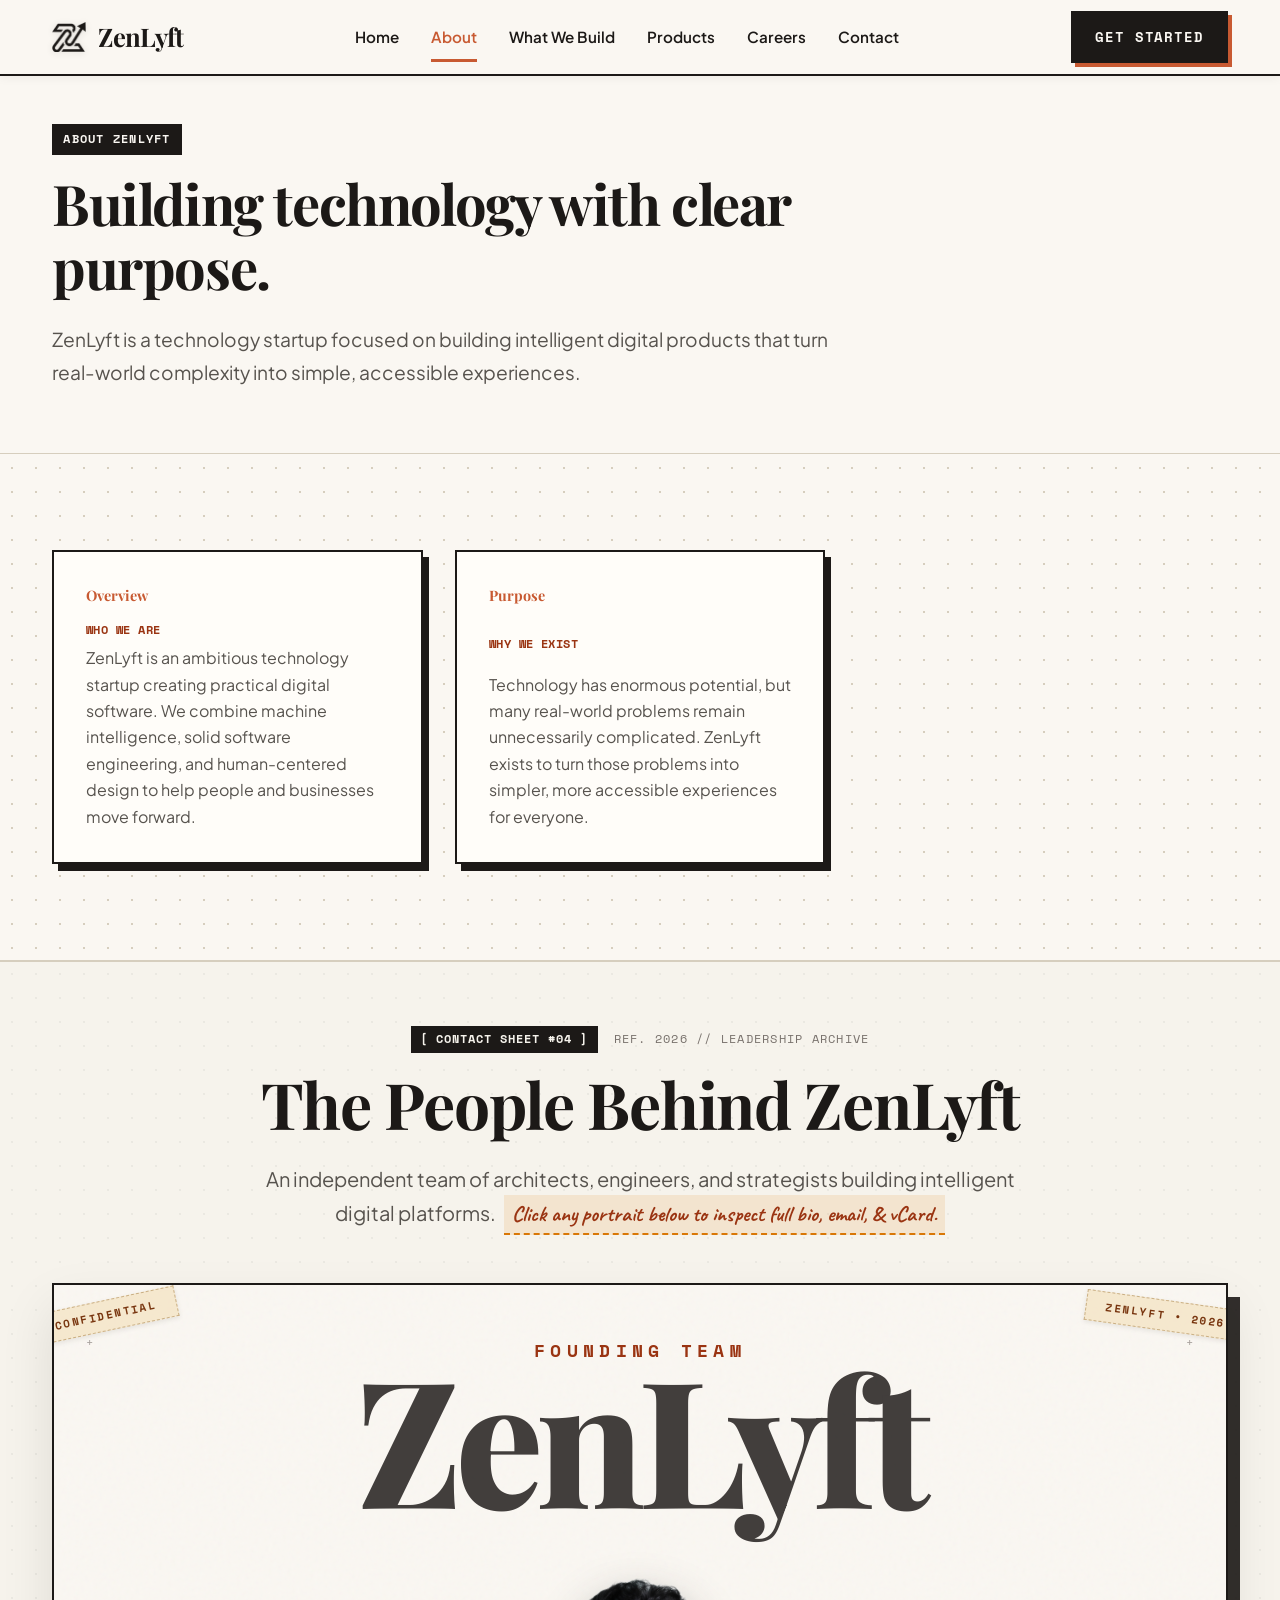
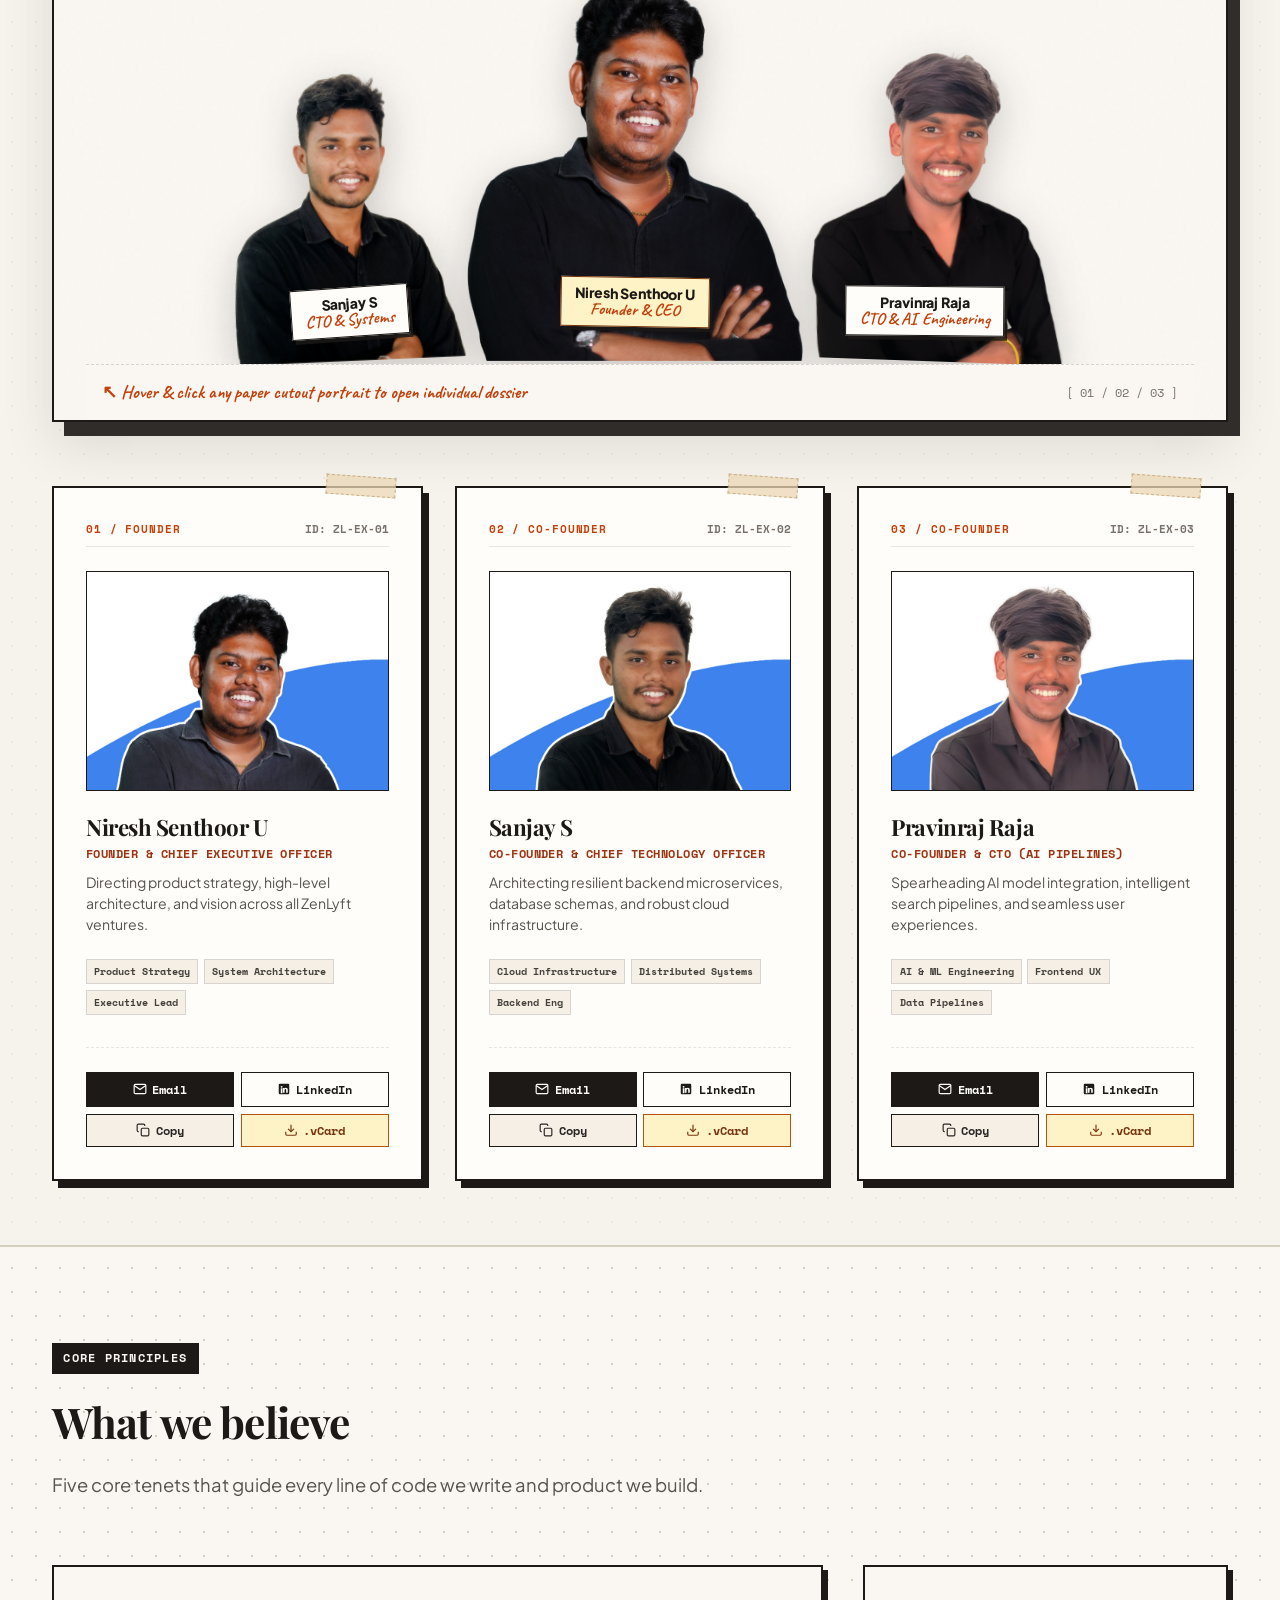
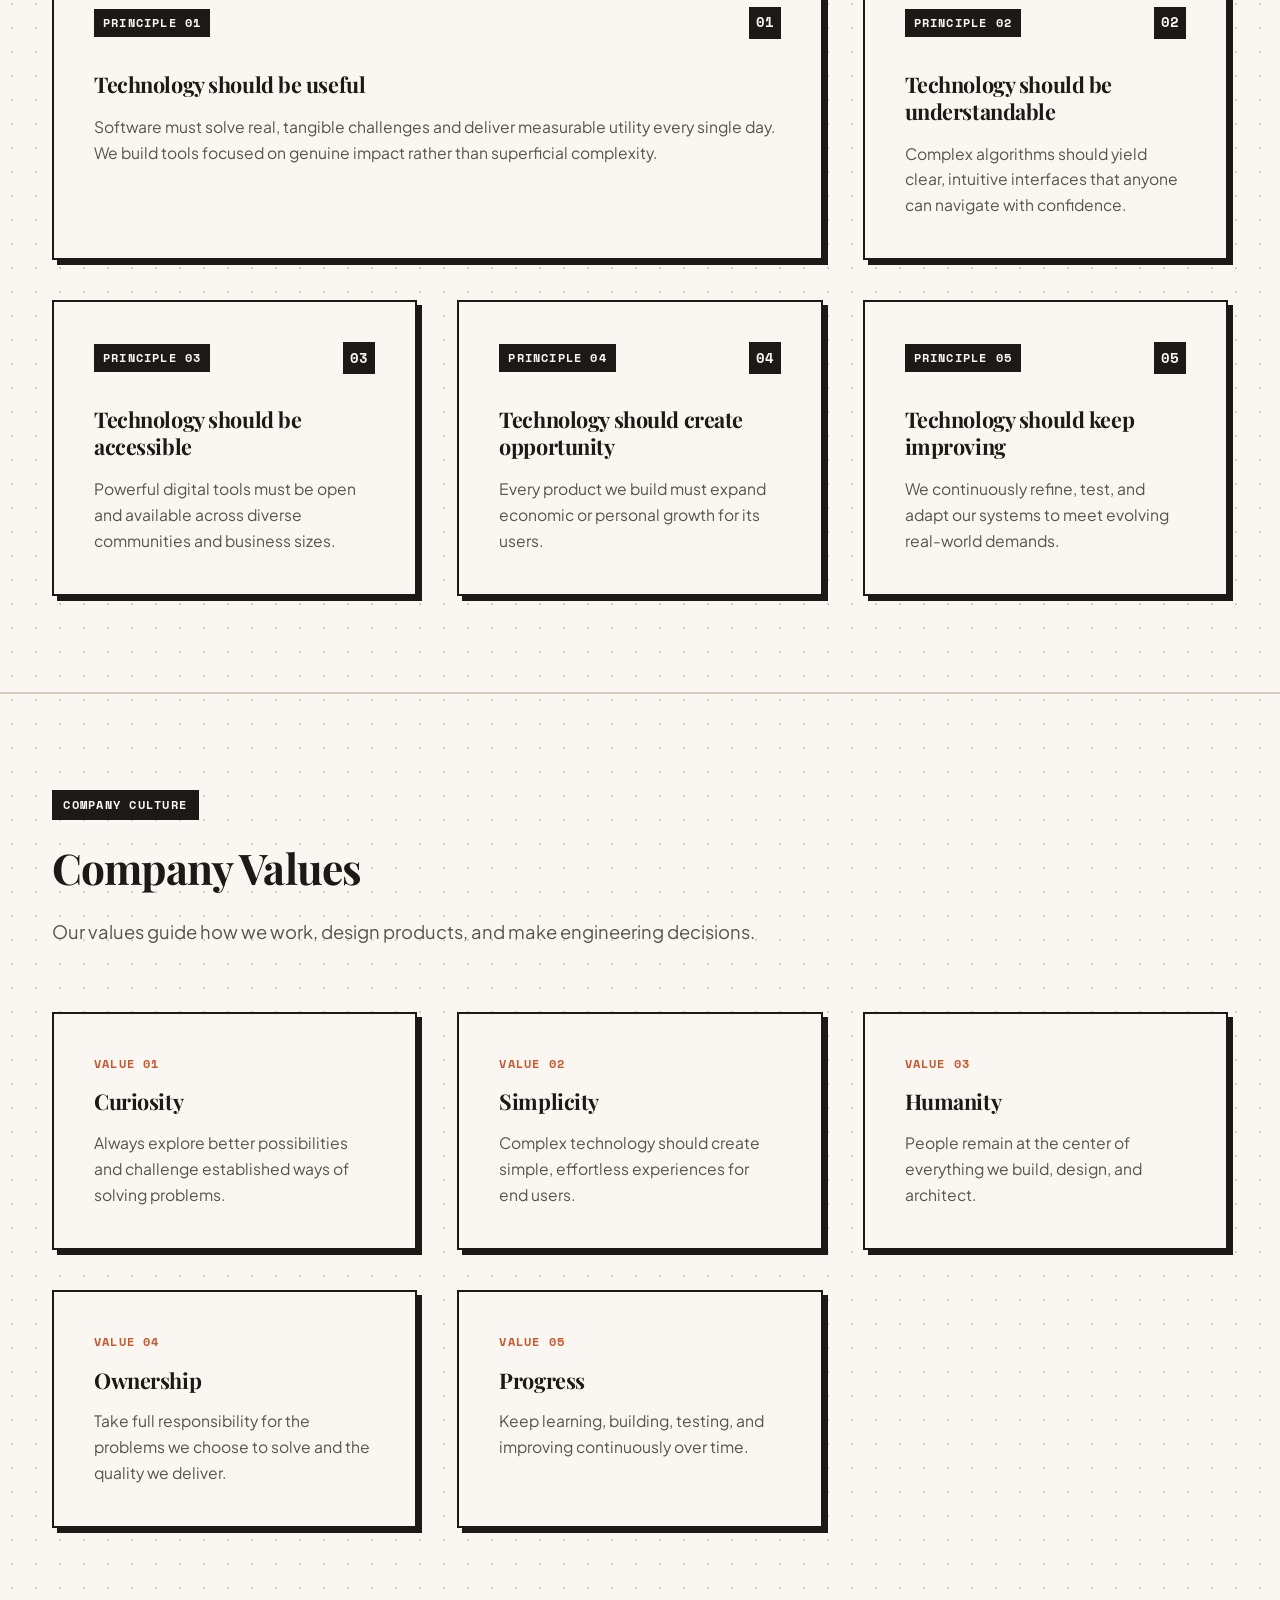
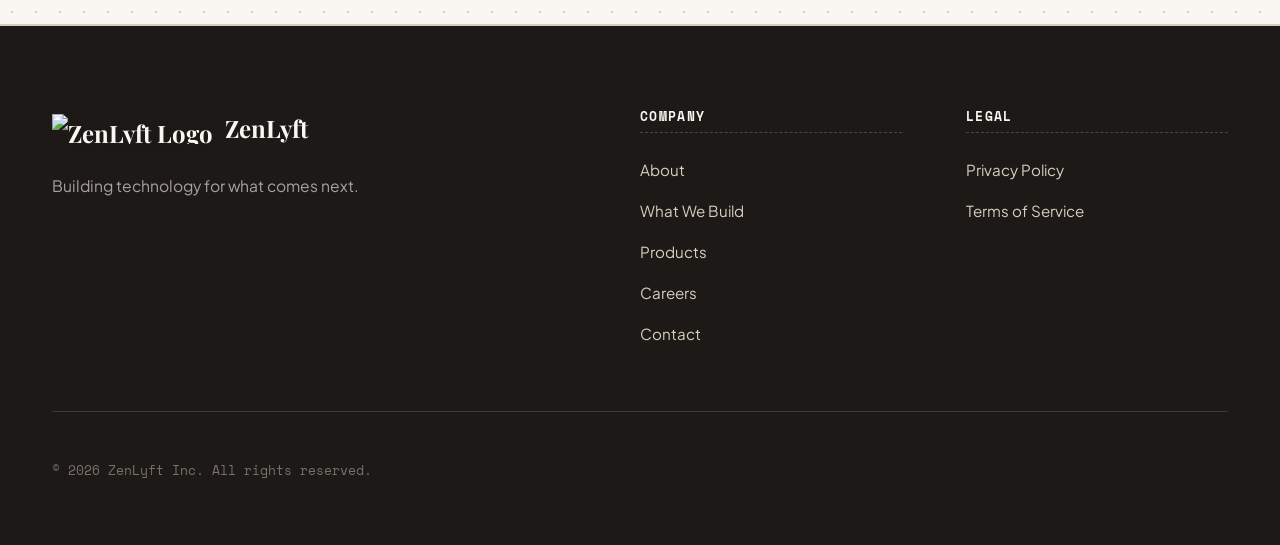
==== commit a11cf577: "Add files via upload" ====
--- a/about.html
+++ b/about.html
@@ -187,7 +187,7 @@
             <div class="editorial-card__body">
               <button class="editorial-card__portrait-btn" data-member-trigger="niresh" aria-label="Open Niresh Senthoor U modal">
                 <div class="editorial-card__portrait-box">
-                  <img src="./Images/Niresh Senthoor.png" alt="Niresh Senthoor U" class="editorial-card__portrait-img" />
+                  <img src="./Images/Niresh senthoor.png" alt="Niresh Senthoor U" class="editorial-card__portrait-img" />
                   <span class="editorial-card__hover-badge">INSPECT DOSSIER ↗</span>
                 </div>
               </button>
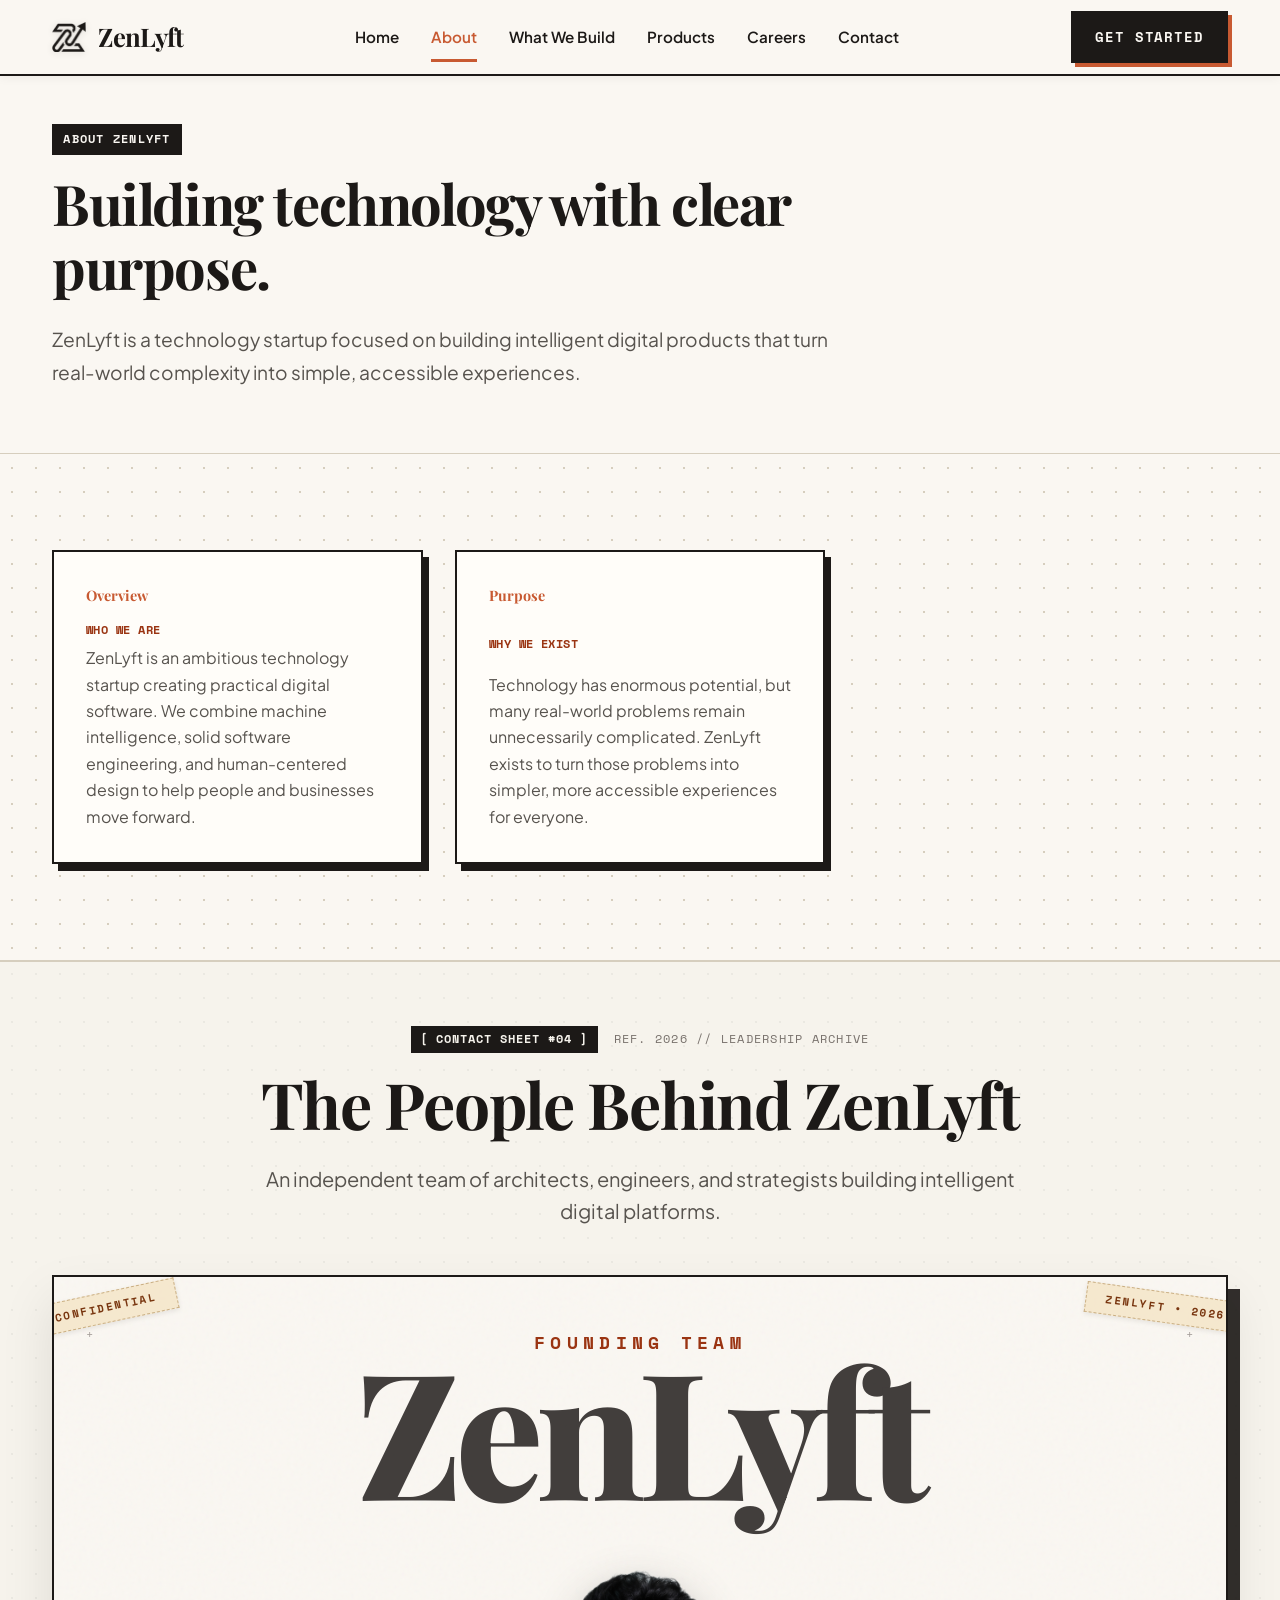
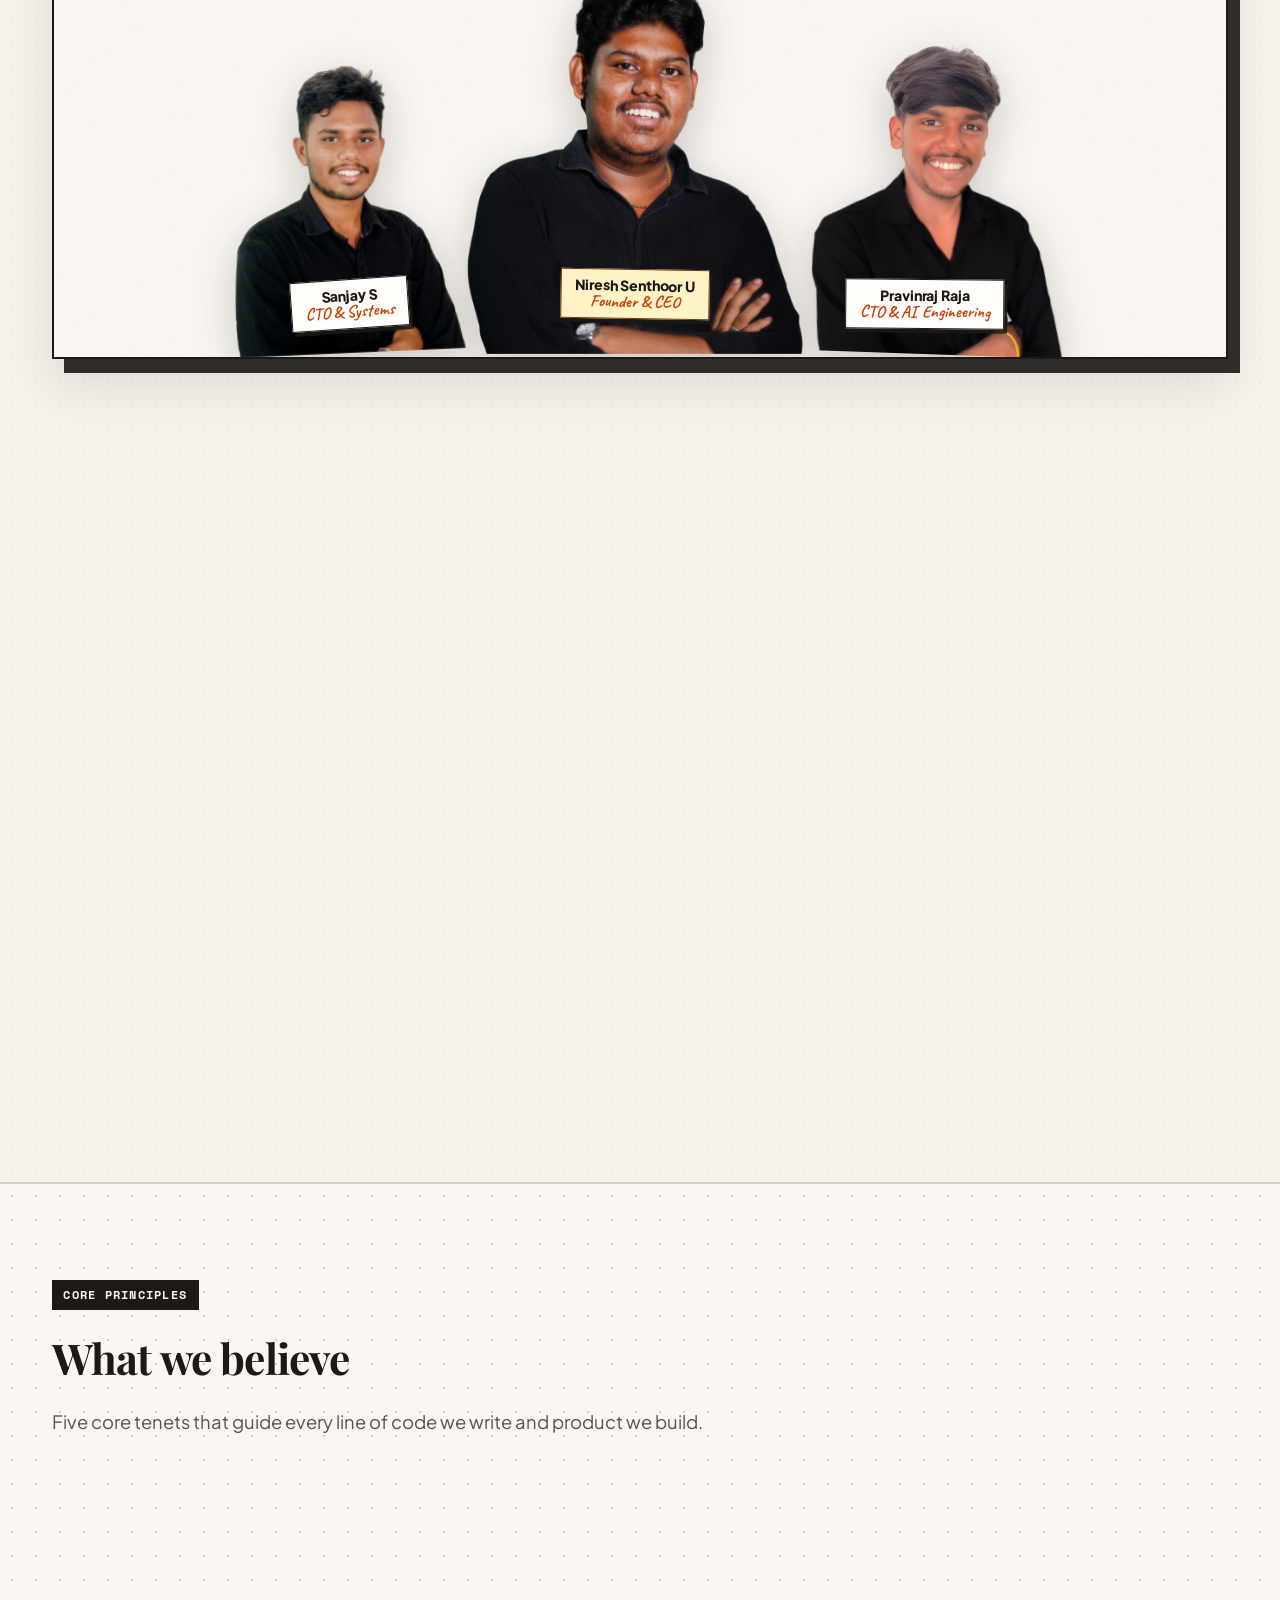
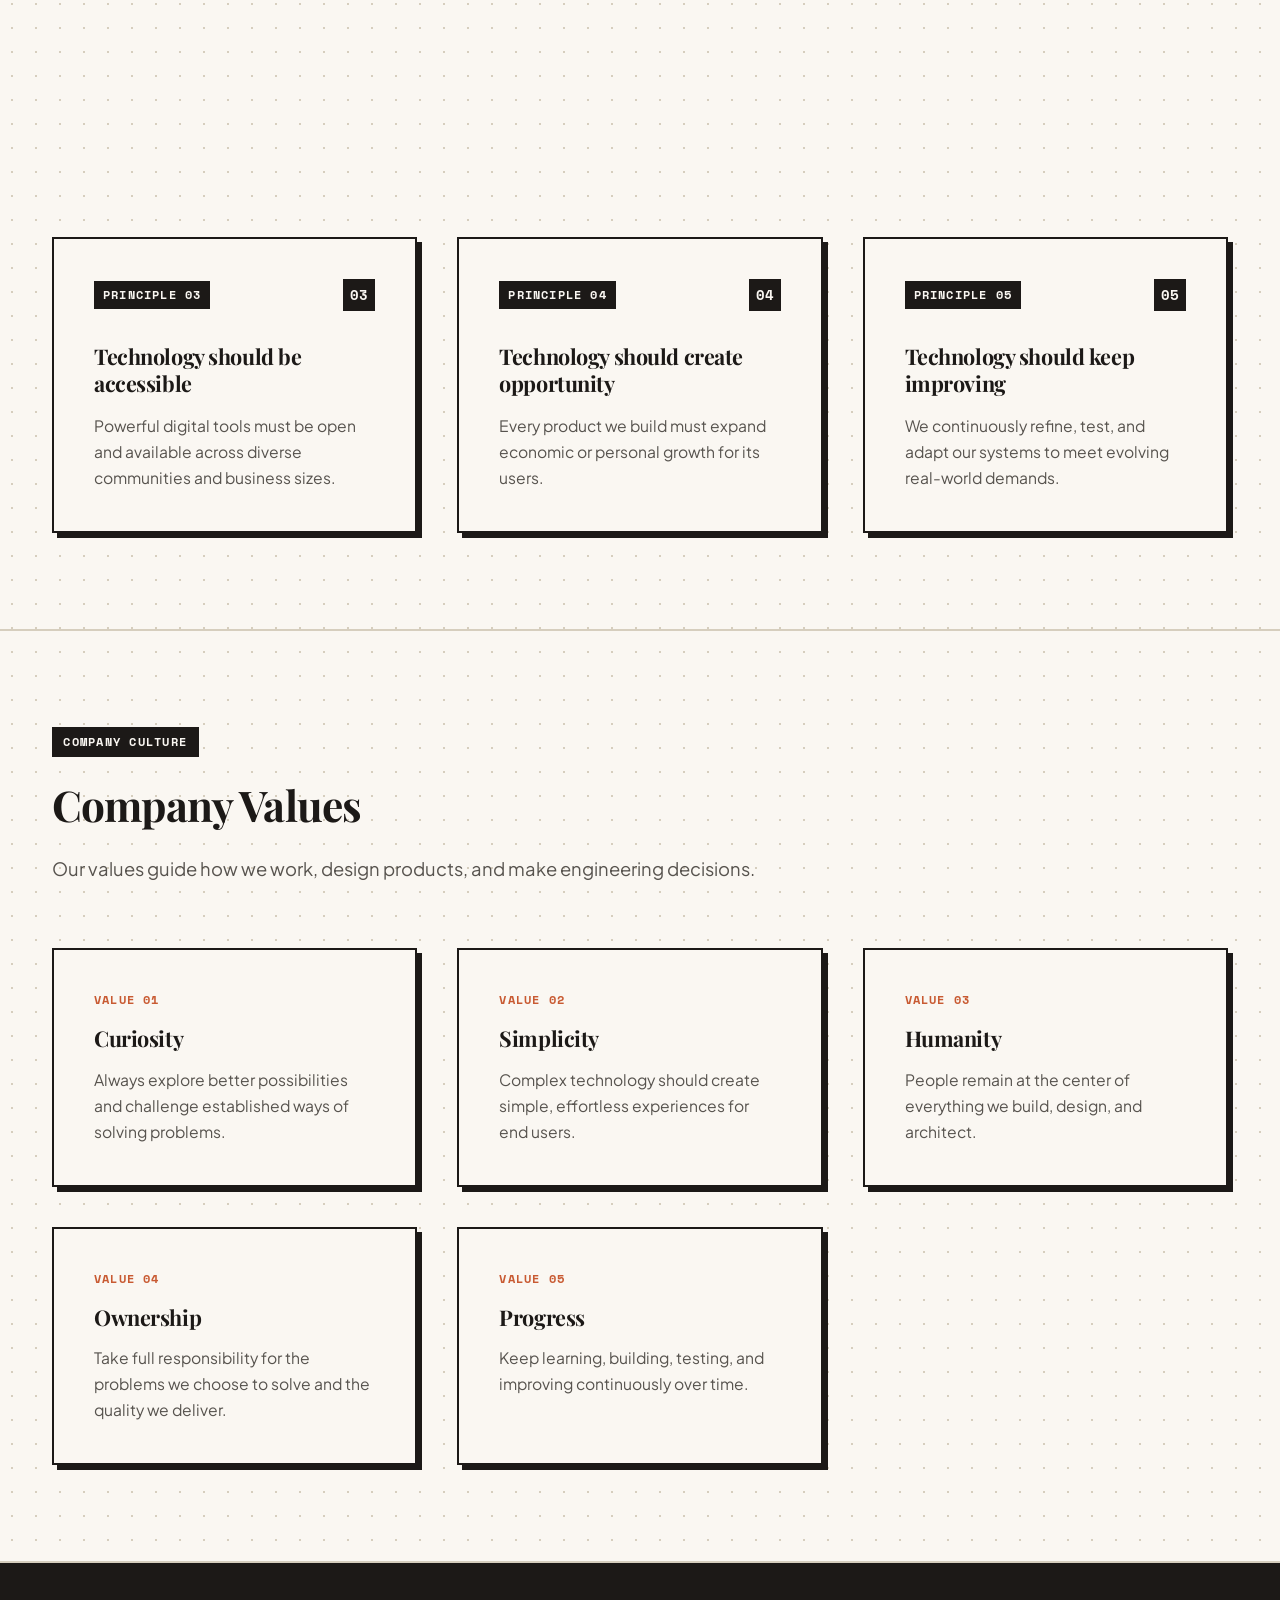
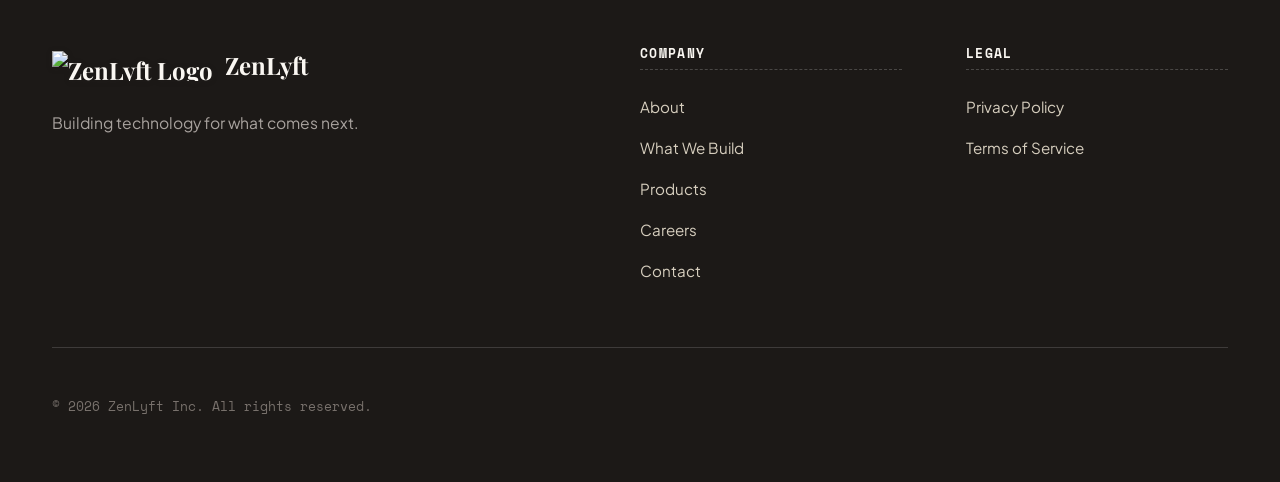
==== commit 243b6ca1: "Add files via upload" ====
--- a/about.html
+++ b/about.html
@@ -106,7 +106,6 @@
           <h2 class="editorial-header__title" id="team-heading">The People Behind ZenLyft</h2>
           <p class="editorial-header__subtitle">
             An independent team of architects, engineers, and strategists building intelligent digital platforms.
-            <span class="editorial-highlight">Click any portrait below to inspect full bio, email, &amp; vCard.</span>
           </p>
         </div>
 
@@ -165,12 +164,6 @@
             </button>
 
           </div>
-
-          <!-- Bottom Stage Registration Footer -->
-          <div class="papercut-stage__footer">
-            <span class="papercut-stage__hint">↖ Hover &amp; click any paper cutout portrait to open individual dossier</span>
-            <span class="papercut-stage__code">[ 01 / 02 / 03 ]</span>
-          </div>
         </div>
 
         <!-- Editorial Contact Cards Grid -->
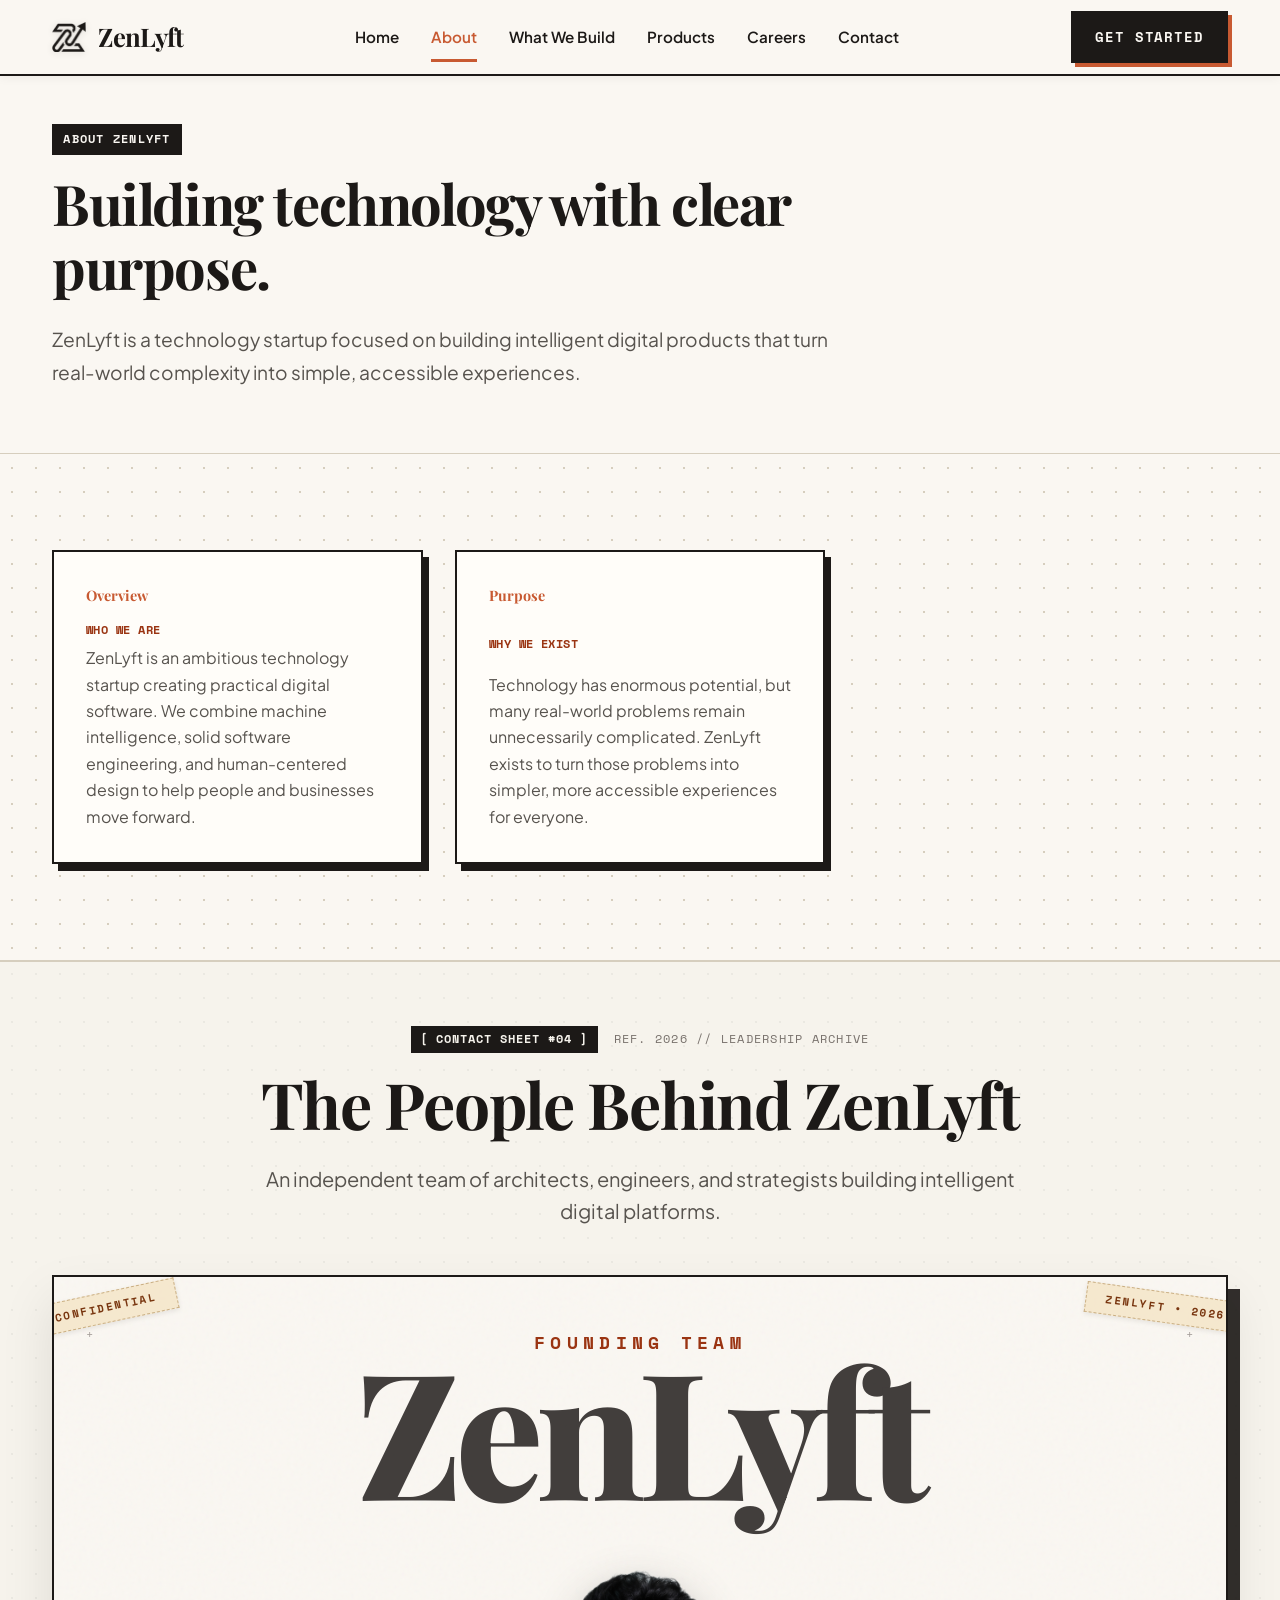
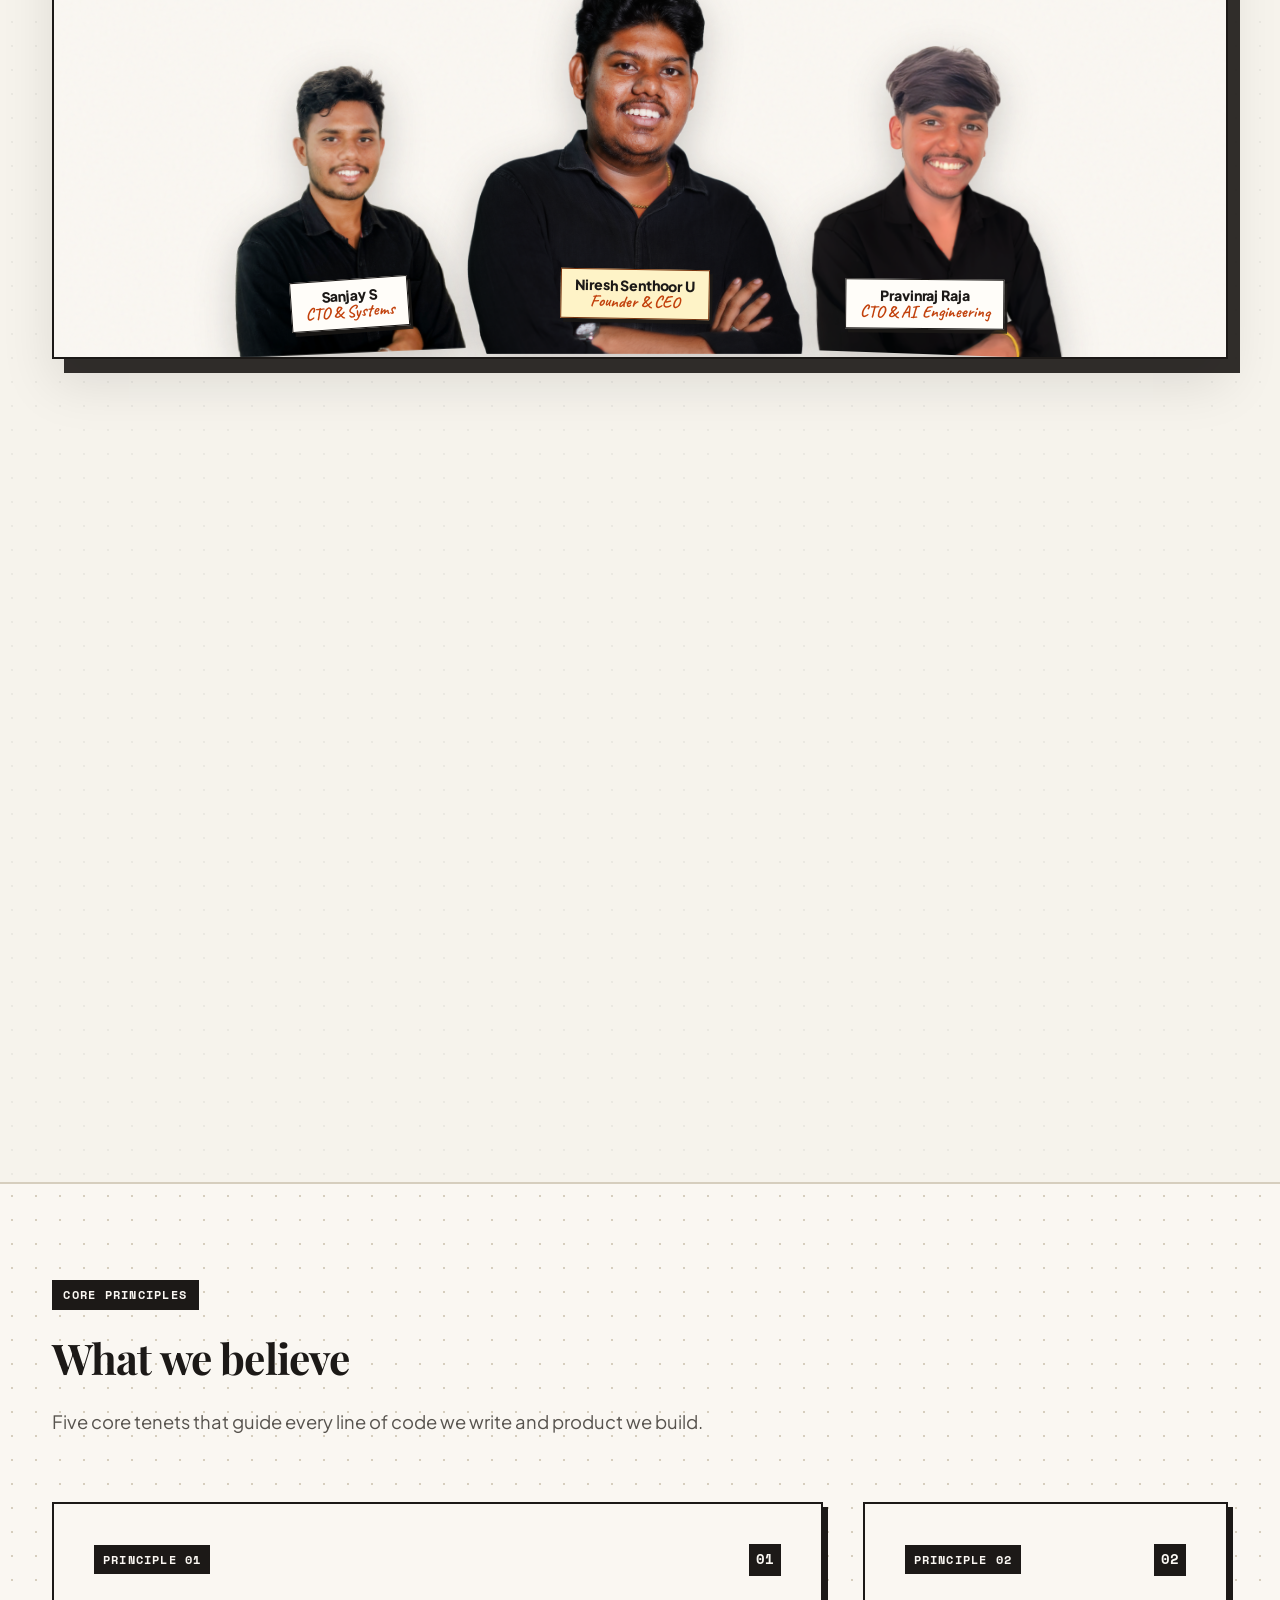
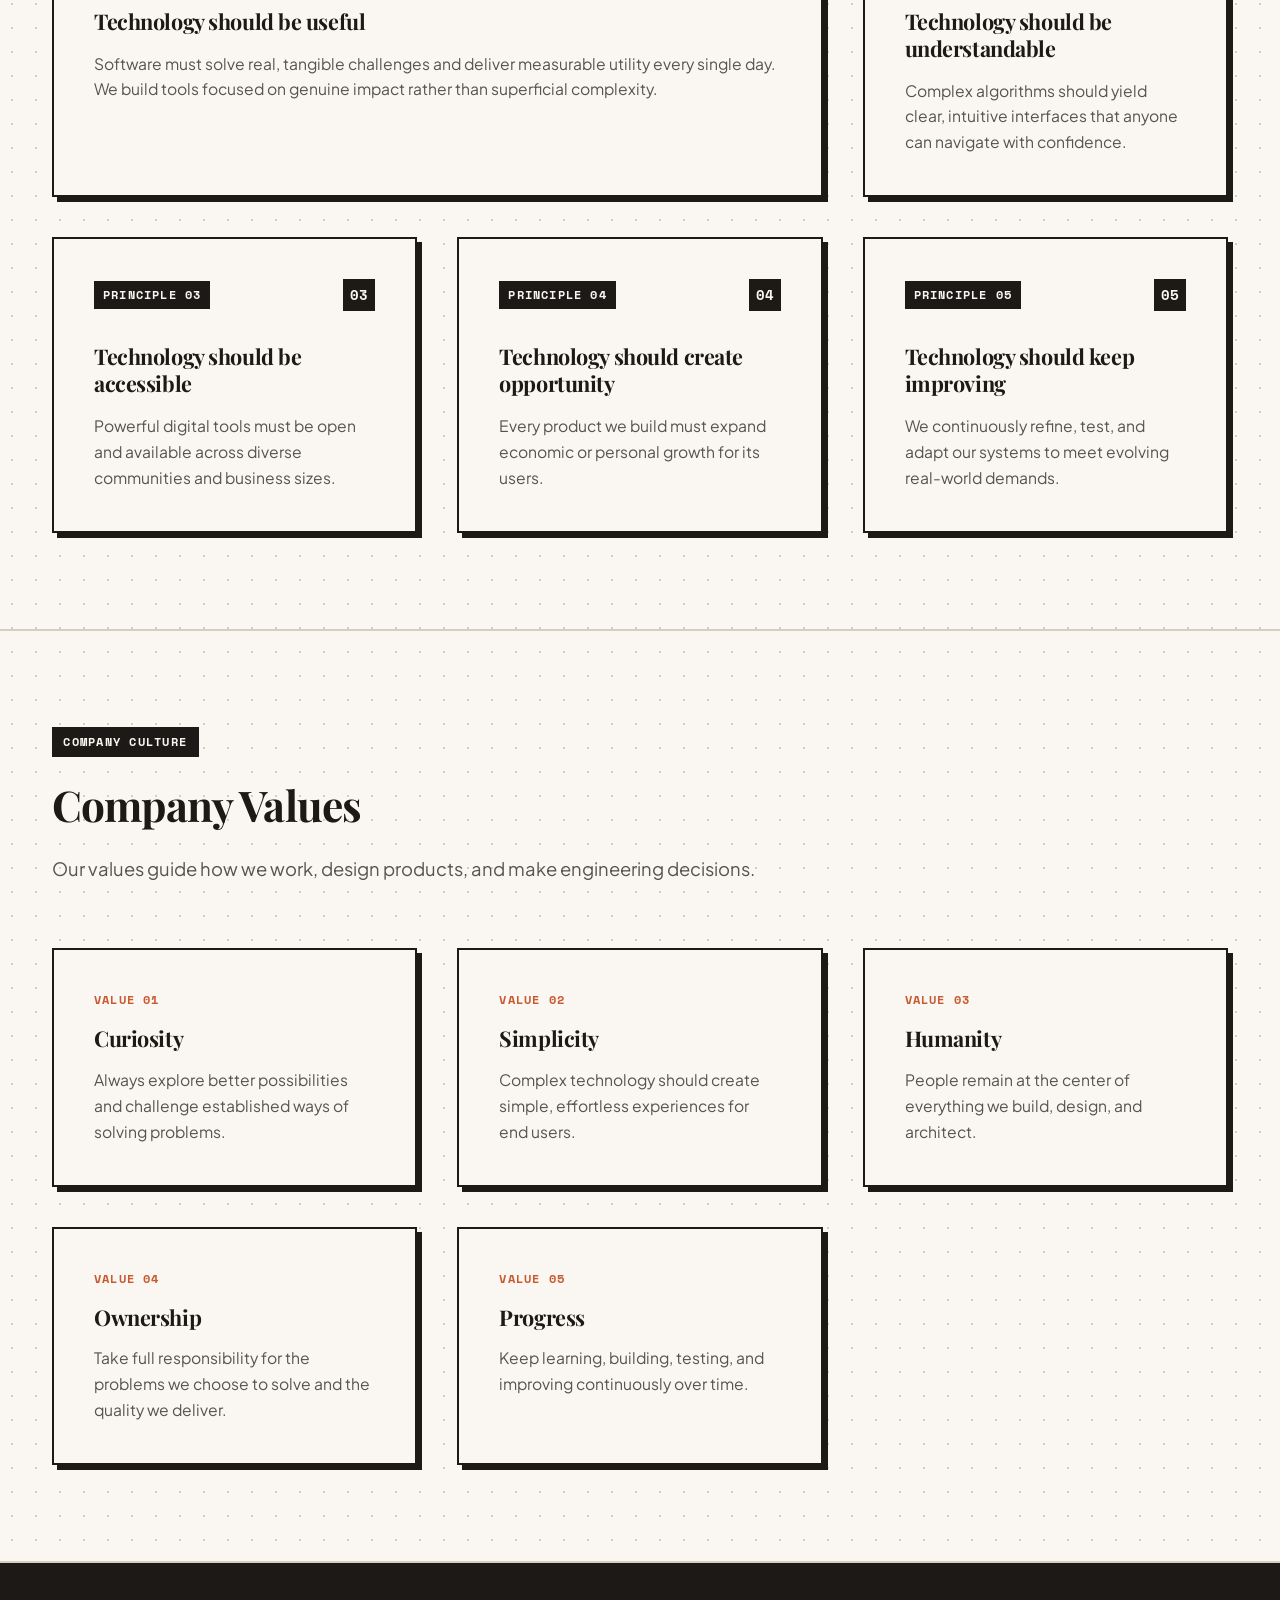
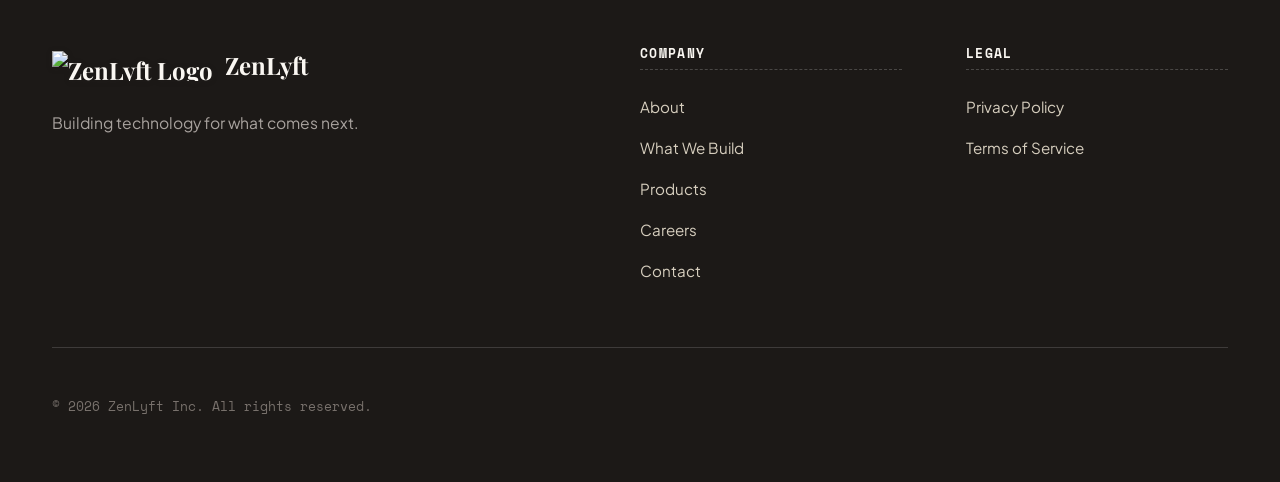
==== commit b26c1a1b: "Add files via upload" ====
--- a/about.html
+++ b/about.html
@@ -202,12 +202,12 @@
 
             <!-- Functional Contact Action Bar -->
             <div class="editorial-card__actions">
-              <a href="mailto:niresh@zenlyft.com" class="editorial-act-btn editorial-act-btn--primary" aria-label="Email Niresh Senthoor U">
+              <a href="mailto:niresh@zenlyft.in" class="editorial-act-btn editorial-act-btn--primary" aria-label="Email Niresh Senthoor U">
                 <svg width="14" height="14" viewBox="0 0 24 24" fill="none" stroke="currentColor" stroke-width="2"><path d="M4 4h16c1.1 0 2 .9 2 2v12c0 1.1-.9 2-2 2H4c-1.1 0-2-.9-2-2V6c0-1.1.9-2 2-2z"/><polyline points="22,6 12,13 2,6"/></svg>
                 <span>Email</span>
               </a>
 
-              <a href="https://www.linkedin.com/in/zenlyft-founder-ceo" target="_blank" rel="noopener noreferrer" class="editorial-act-btn editorial-act-btn--outline" aria-label="Niresh LinkedIn Profile">
+              <a href="https://www.linkedin.com/in/niresh-senthoor/" target="_blank" rel="noopener noreferrer" class="editorial-act-btn editorial-act-btn--outline" aria-label="Niresh LinkedIn Profile">
                 <svg width="14" height="14" viewBox="0 0 24 24" fill="currentColor"><path d="M19 3a2 2 0 0 1 2 2v14a2 2 0 0 1-2 2H5a2 2 0 0 1-2-2V5a2 2 0 0 1 2-2h14m-.5 15.5v-5.3a3.26 3.26 0 0 0-3.26-3.26c-.85 0-1.84.52-2.28 1.3v-1.11h-2.79v8.37h2.79v-4.93c0-1.2.7-1.74 1.54-1.74.83 0 1.21.6 1.21 1.74v4.93h2.79M6.46 10.9v8.37H9.25V10.9H6.46M7.86 6.74a1.6 1.6 0 1 0 1.6 1.6 1.6 1.6 0 0 0-1.6-1.6z"/></svg>
                 <span>LinkedIn</span>
               </a>
@@ -257,12 +257,12 @@
 
             <!-- Functional Contact Action Bar -->
             <div class="editorial-card__actions">
-              <a href="mailto:sanjay@zenlyft.com" class="editorial-act-btn editorial-act-btn--primary" aria-label="Email Sanjay S">
+              <a href="mailto:sanjay@zenlyft.in" class="editorial-act-btn editorial-act-btn--primary" aria-label="Email Sanjay S">
                 <svg width="14" height="14" viewBox="0 0 24 24" fill="none" stroke="currentColor" stroke-width="2"><path d="M4 4h16c1.1 0 2 .9 2 2v12c0 1.1-.9 2-2 2H4c-1.1 0-2-.9-2-2V6c0-1.1.9-2 2-2z"/><polyline points="22,6 12,13 2,6"/></svg>
                 <span>Email</span>
               </a>
 
-              <a href="https://www.linkedin.com/in/zenlyft-cto" target="_blank" rel="noopener noreferrer" class="editorial-act-btn editorial-act-btn--outline" aria-label="Sanjay LinkedIn Profile">
+              <a href="https://www.linkedin.com/in/sanjay-s-018-code/" target="_blank" rel="noopener noreferrer" class="editorial-act-btn editorial-act-btn--outline" aria-label="Sanjay LinkedIn Profile">
                 <svg width="14" height="14" viewBox="0 0 24 24" fill="currentColor"><path d="M19 3a2 2 0 0 1 2 2v14a2 2 0 0 1-2 2H5a2 2 0 0 1-2-2V5a2 2 0 0 1 2-2h14m-.5 15.5v-5.3a3.26 3.26 0 0 0-3.26-3.26c-.85 0-1.84.52-2.28 1.3v-1.11h-2.79v8.37h2.79v-4.93c0-1.2.7-1.74 1.54-1.74.83 0 1.21.6 1.21 1.74v4.93h2.79M6.46 10.9v8.37H9.25V10.9H6.46M7.86 6.74a1.6 1.6 0 1 0 1.6 1.6 1.6 1.6 0 0 0-1.6-1.6z"/></svg>
                 <span>LinkedIn</span>
               </a>
@@ -312,17 +312,17 @@
 
             <!-- Functional Contact Action Bar -->
             <div class="editorial-card__actions">
-              <a href="mailto:pravinraj@zenlyft.com" class="editorial-act-btn editorial-act-btn--primary" aria-label="Email Pravinraj Raja">
+              <a href="mailto:pravinraj@zenlyft.in" class="editorial-act-btn editorial-act-btn--primary" aria-label="Email Pravinraj Raja">
                 <svg width="14" height="14" viewBox="0 0 24 24" fill="none" stroke="currentColor" stroke-width="2"><path d="M4 4h16c1.1 0 2 .9 2 2v12c0 1.1-.9 2-2 2H4c-1.1 0-2-.9-2-2V6c0-1.1.9-2 2-2z"/><polyline points="22,6 12,13 2,6"/></svg>
                 <span>Email</span>
               </a>
 
-              <a href="https://www.linkedin.com/in/zenlyft-ai-lead" target="_blank" rel="noopener noreferrer" class="editorial-act-btn editorial-act-btn--outline" aria-label="Pravinraj LinkedIn Profile">
+              <a href="https://www.linkedin.com/in/pravinrajraja/" target="_blank" rel="noopener noreferrer" class="editorial-act-btn editorial-act-btn--outline" aria-label="Pravinraj LinkedIn Profile">
                 <svg width="14" height="14" viewBox="0 0 24 24" fill="currentColor"><path d="M19 3a2 2 0 0 1 2 2v14a2 2 0 0 1-2 2H5a2 2 0 0 1-2-2V5a2 2 0 0 1 2-2h14m-.5 15.5v-5.3a3.26 3.26 0 0 0-3.26-3.26c-.85 0-1.84.52-2.28 1.3v-1.11h-2.79v8.37h2.79v-4.93c0-1.2.7-1.74 1.54-1.74.83 0 1.21.6 1.21 1.74v4.93h2.79M6.46 10.9v8.37H9.25V10.9H6.46M7.86 6.74a1.6 1.6 0 1 0 1.6 1.6 1.6 1.6 0 0 0-1.6-1.6z"/></svg>
                 <span>LinkedIn</span>
               </a>
 
-              <button class="editorial-act-btn editorial-act-btn--ghost js-copy-email" data-email="pravinraj@zenlyft.com" aria-label="Copy Pravinraj's Email">
+              <button class="editorial-act-btn editorial-act-btn--ghost js-copy-email" data-email="sanjay@zenlyft.in" aria-label="Copy Pravinraj's Email">
                 <svg width="14" height="14" viewBox="0 0 24 24" fill="none" stroke="currentColor" stroke-width="2"><rect x="9" y="9" width="13" height="13" rx="2" ry="2"/><path d="M5 15H4a2 2 0 0 1-2-2V4a2 2 0 0 1 2-2h9a2 2 0 0 1 2 2v1"/></svg>
                 <span>Copy</span>
               </button>
